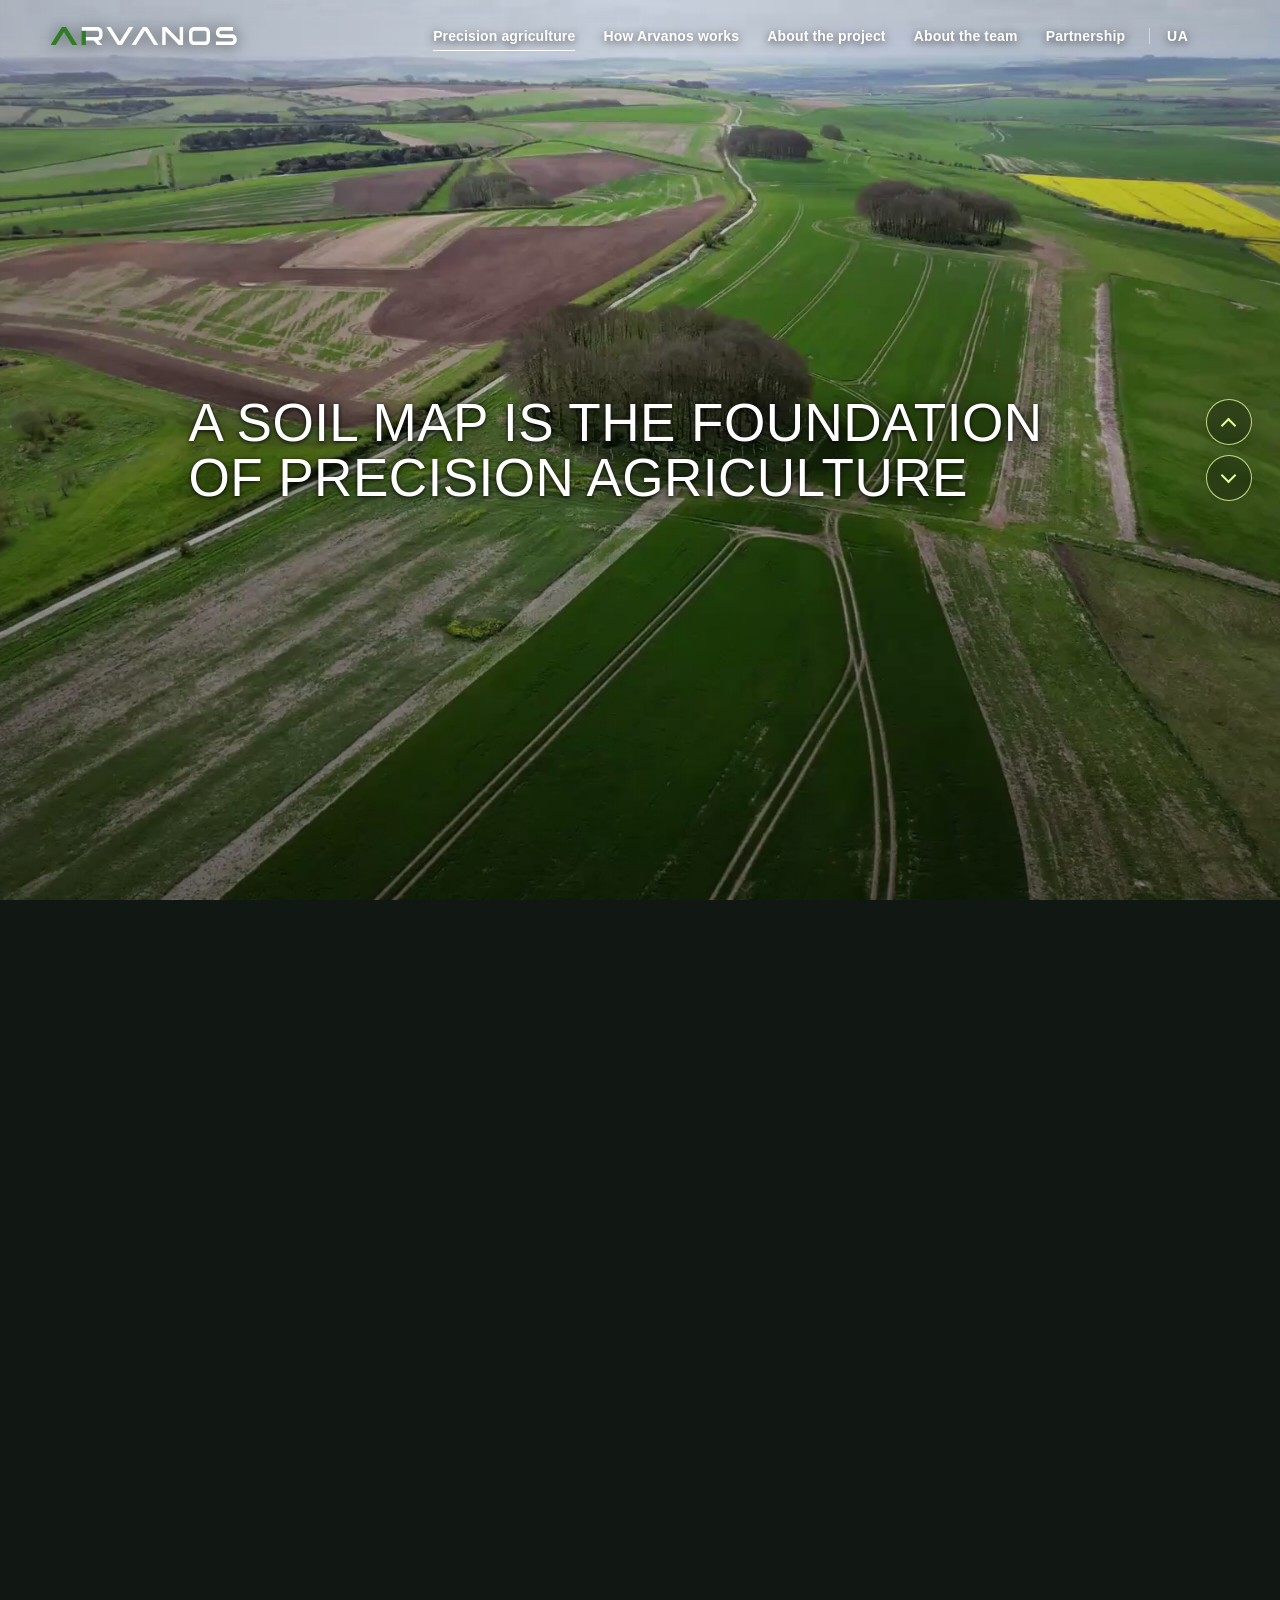
==== index.html @ 26c9877f "Publish Arvanos website" ====
<!DOCTYPE html>
<html lang="en">
  <head>
    <meta charset="UTF-8" />
    <meta name="viewport" content="width=device-width, initial-scale=1.0" />
    <meta name="description" content="Arvanos is an AI-powered system for building, calibrating and continuously refining soil property maps." />
    <meta name="robots" content="index, follow, max-image-preview:large" />
    <meta property="og:type" content="website" />
    <meta property="og:site_name" content="Arvanos" />
    <meta property="og:locale" content="en_GB" />
    <meta property="og:title" content="Arvanos — soil maps that keep improving" />
    <meta property="og:description" content="An AI-powered system for building, calibrating and continuously refining soil property maps." />
    <meta property="og:image" content="https://pirsua.github.io/arvanos-site/assets/og-arvanos.png" />
    <meta property="og:image:width" content="1200" />
    <meta property="og:image:height" content="630" />
    <meta name="twitter:card" content="summary_large_image" />
    <title>Arvanos — a soil map that keeps learning</title>
    <link rel="canonical" href="https://pirsua.github.io/arvanos-site/" />
    <link rel="alternate" hreflang="en" href="https://pirsua.github.io/arvanos-site/field-transition-demo.html" />
    <link rel="alternate" hreflang="uk" href="https://pirsua.github.io/arvanos-site/uk/field-transition-demo.html" />
    <link rel="alternate" hreflang="x-default" href="https://pirsua.github.io/arvanos-site/field-transition-demo.html" />
    <link rel="icon" href="./assets/arvanos-favicon-a.svg?v=20260819-a2" type="image/svg+xml" />
  </head>
  <body data-language-entry>
    <p><a href="./field-transition-demo.html">Enter Arvanos</a></p>
    <script src="./language.js?v=20260819-release2"></script>
  </body>
</html>
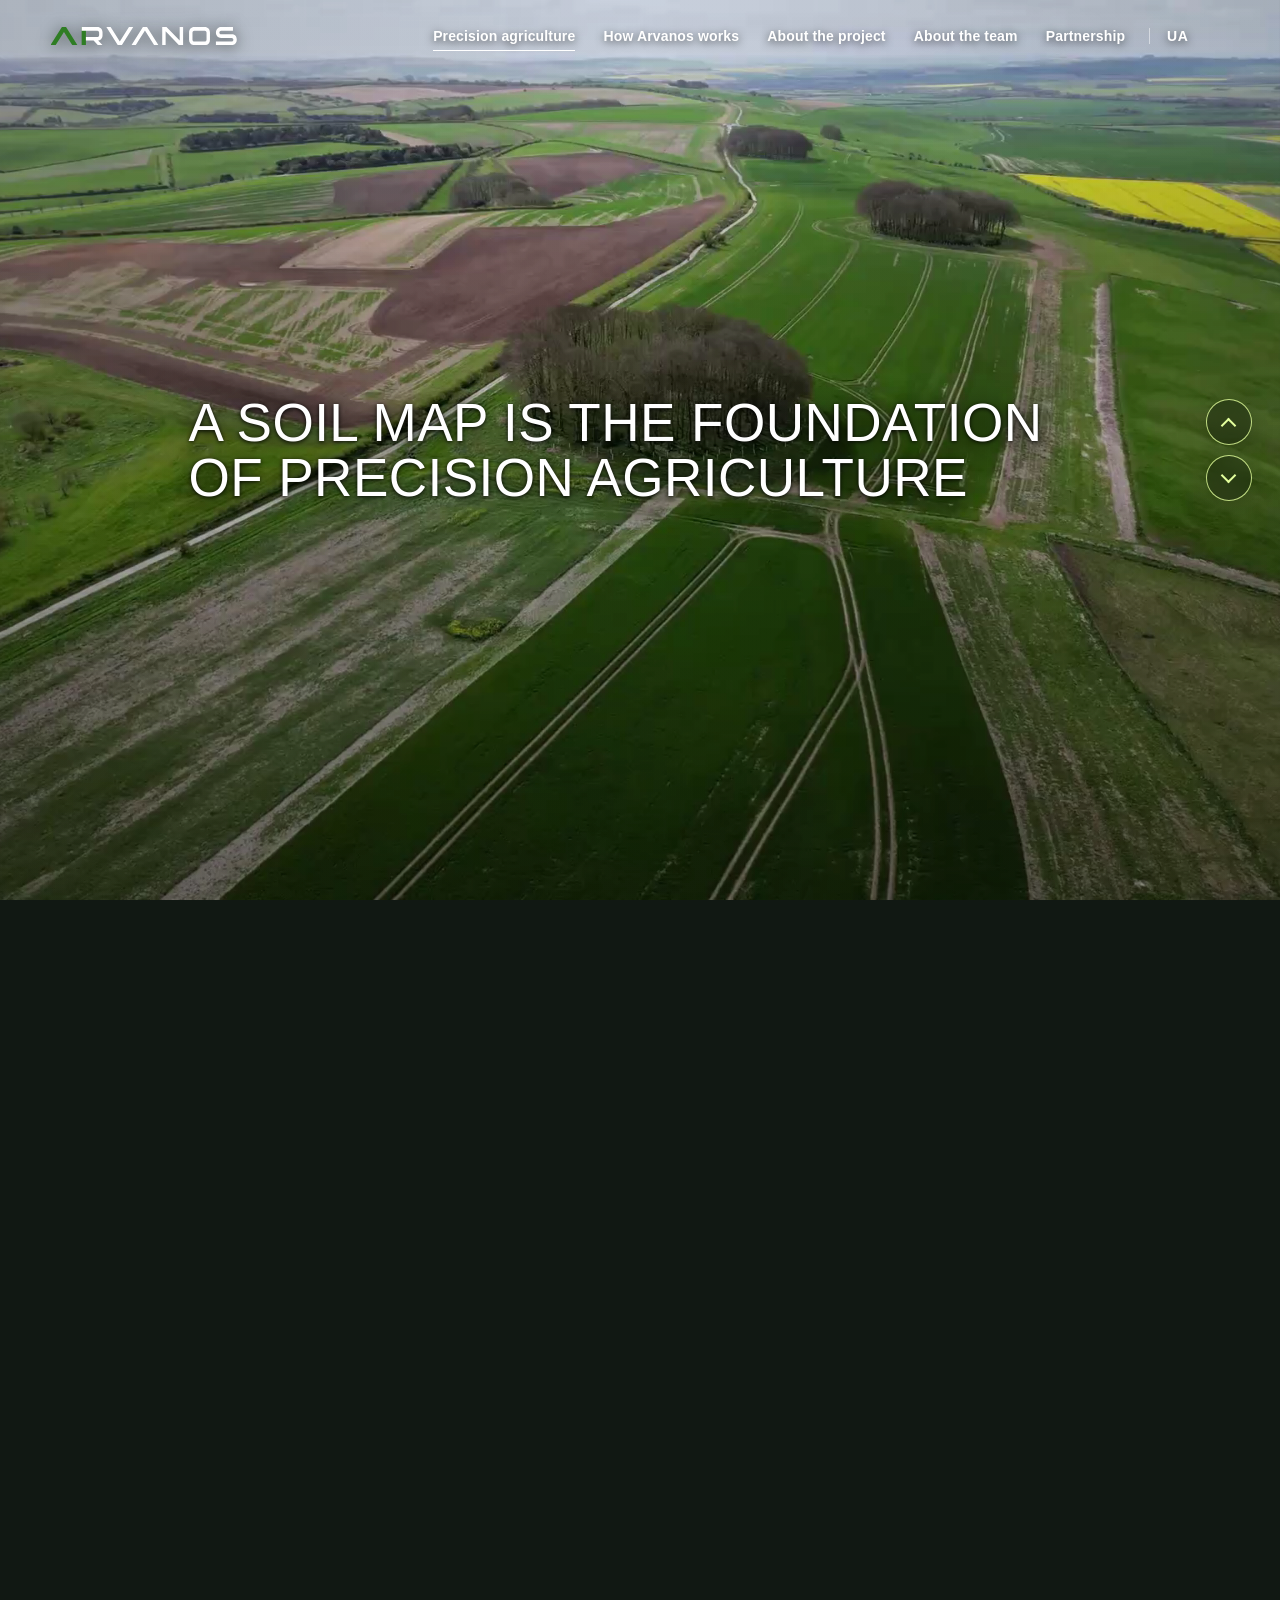
==== commit 321d2962: "Use arvanos.com as canonical domain" ====
--- a/index.html
+++ b/index.html
@@ -10,15 +10,15 @@
     <meta property="og:locale" content="en_GB" />
     <meta property="og:title" content="Arvanos — soil maps that keep improving" />
     <meta property="og:description" content="An AI-powered system for building, calibrating and continuously refining soil property maps." />
-    <meta property="og:image" content="https://pirsua.github.io/arvanos-site/assets/og-arvanos.png" />
+    <meta property="og:image" content="https://arvanos.com/assets/og-arvanos.png" />
     <meta property="og:image:width" content="1200" />
     <meta property="og:image:height" content="630" />
     <meta name="twitter:card" content="summary_large_image" />
     <title>Arvanos — a soil map that keeps learning</title>
-    <link rel="canonical" href="https://pirsua.github.io/arvanos-site/" />
-    <link rel="alternate" hreflang="en" href="https://pirsua.github.io/arvanos-site/field-transition-demo.html" />
-    <link rel="alternate" hreflang="uk" href="https://pirsua.github.io/arvanos-site/uk/field-transition-demo.html" />
-    <link rel="alternate" hreflang="x-default" href="https://pirsua.github.io/arvanos-site/field-transition-demo.html" />
+    <link rel="canonical" href="https://arvanos.com/" />
+    <link rel="alternate" hreflang="en" href="https://arvanos.com/field-transition-demo.html" />
+    <link rel="alternate" hreflang="uk" href="https://arvanos.com/uk/field-transition-demo.html" />
+    <link rel="alternate" hreflang="x-default" href="https://arvanos.com/field-transition-demo.html" />
     <link rel="icon" href="./assets/arvanos-favicon-a.svg?v=20260819-a2" type="image/svg+xml" />
   </head>
   <body data-language-entry>
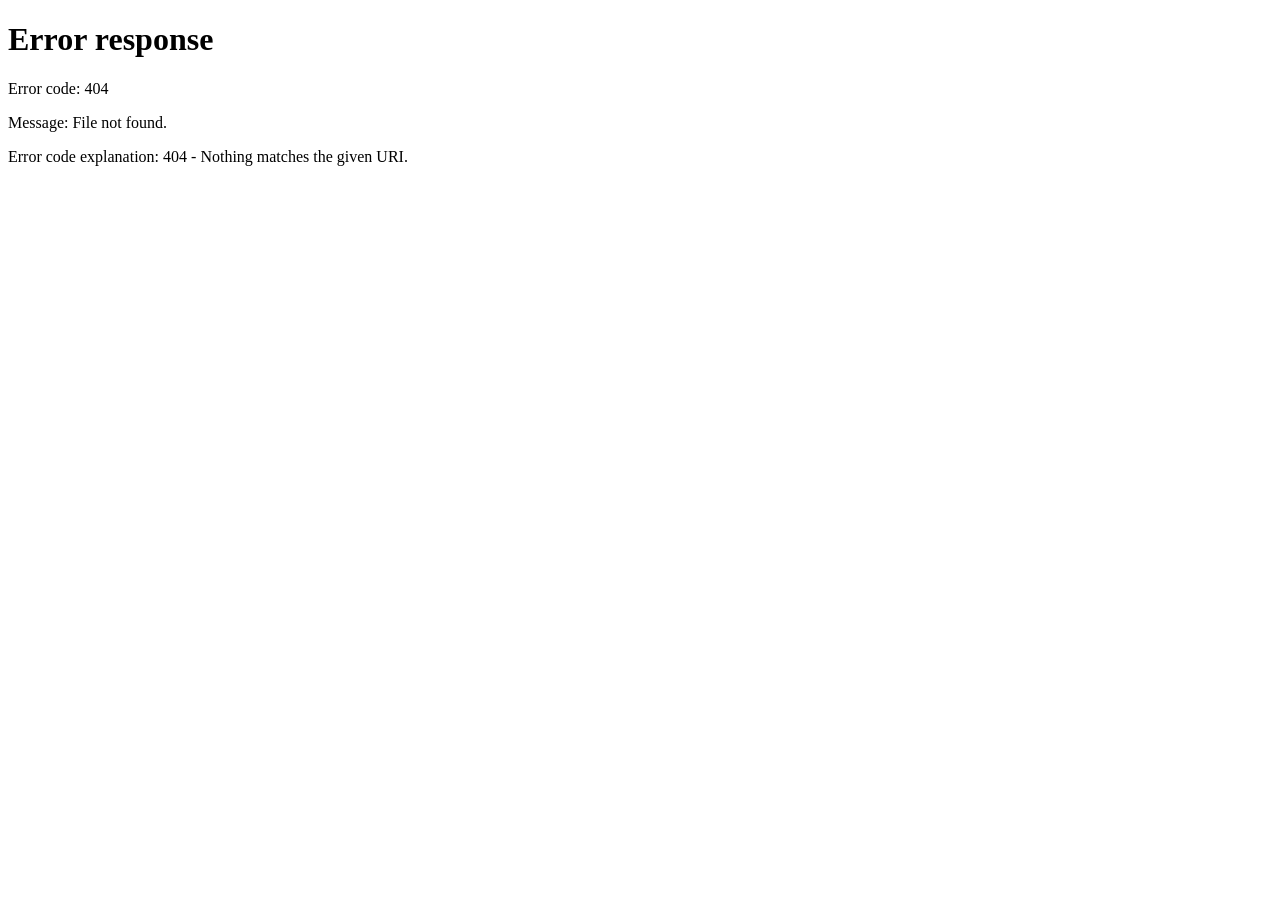
==== commit 5ad6c3eb: "Use Cloudflare clean URLs" ====
--- a/index.html
+++ b/index.html
@@ -16,13 +16,13 @@
     <meta name="twitter:card" content="summary_large_image" />
     <title>Arvanos — a soil map that keeps learning</title>
     <link rel="canonical" href="https://arvanos.com/" />
-    <link rel="alternate" hreflang="en" href="https://arvanos.com/field-transition-demo.html" />
-    <link rel="alternate" hreflang="uk" href="https://arvanos.com/uk/field-transition-demo.html" />
-    <link rel="alternate" hreflang="x-default" href="https://arvanos.com/field-transition-demo.html" />
+    <link rel="alternate" hreflang="en" href="https://arvanos.com/field-transition-demo" />
+    <link rel="alternate" hreflang="uk" href="https://arvanos.com/uk/field-transition-demo" />
+    <link rel="alternate" hreflang="x-default" href="https://arvanos.com/field-transition-demo" />
     <link rel="icon" href="./assets/arvanos-favicon-a.svg?v=20260819-a2" type="image/svg+xml" />
   </head>
   <body data-language-entry>
-    <p><a href="./field-transition-demo.html">Enter Arvanos</a></p>
+    <p><a href="./field-transition-demo">Enter Arvanos</a></p>
     <script src="./language.js?v=20260819-release2"></script>
   </body>
 </html>
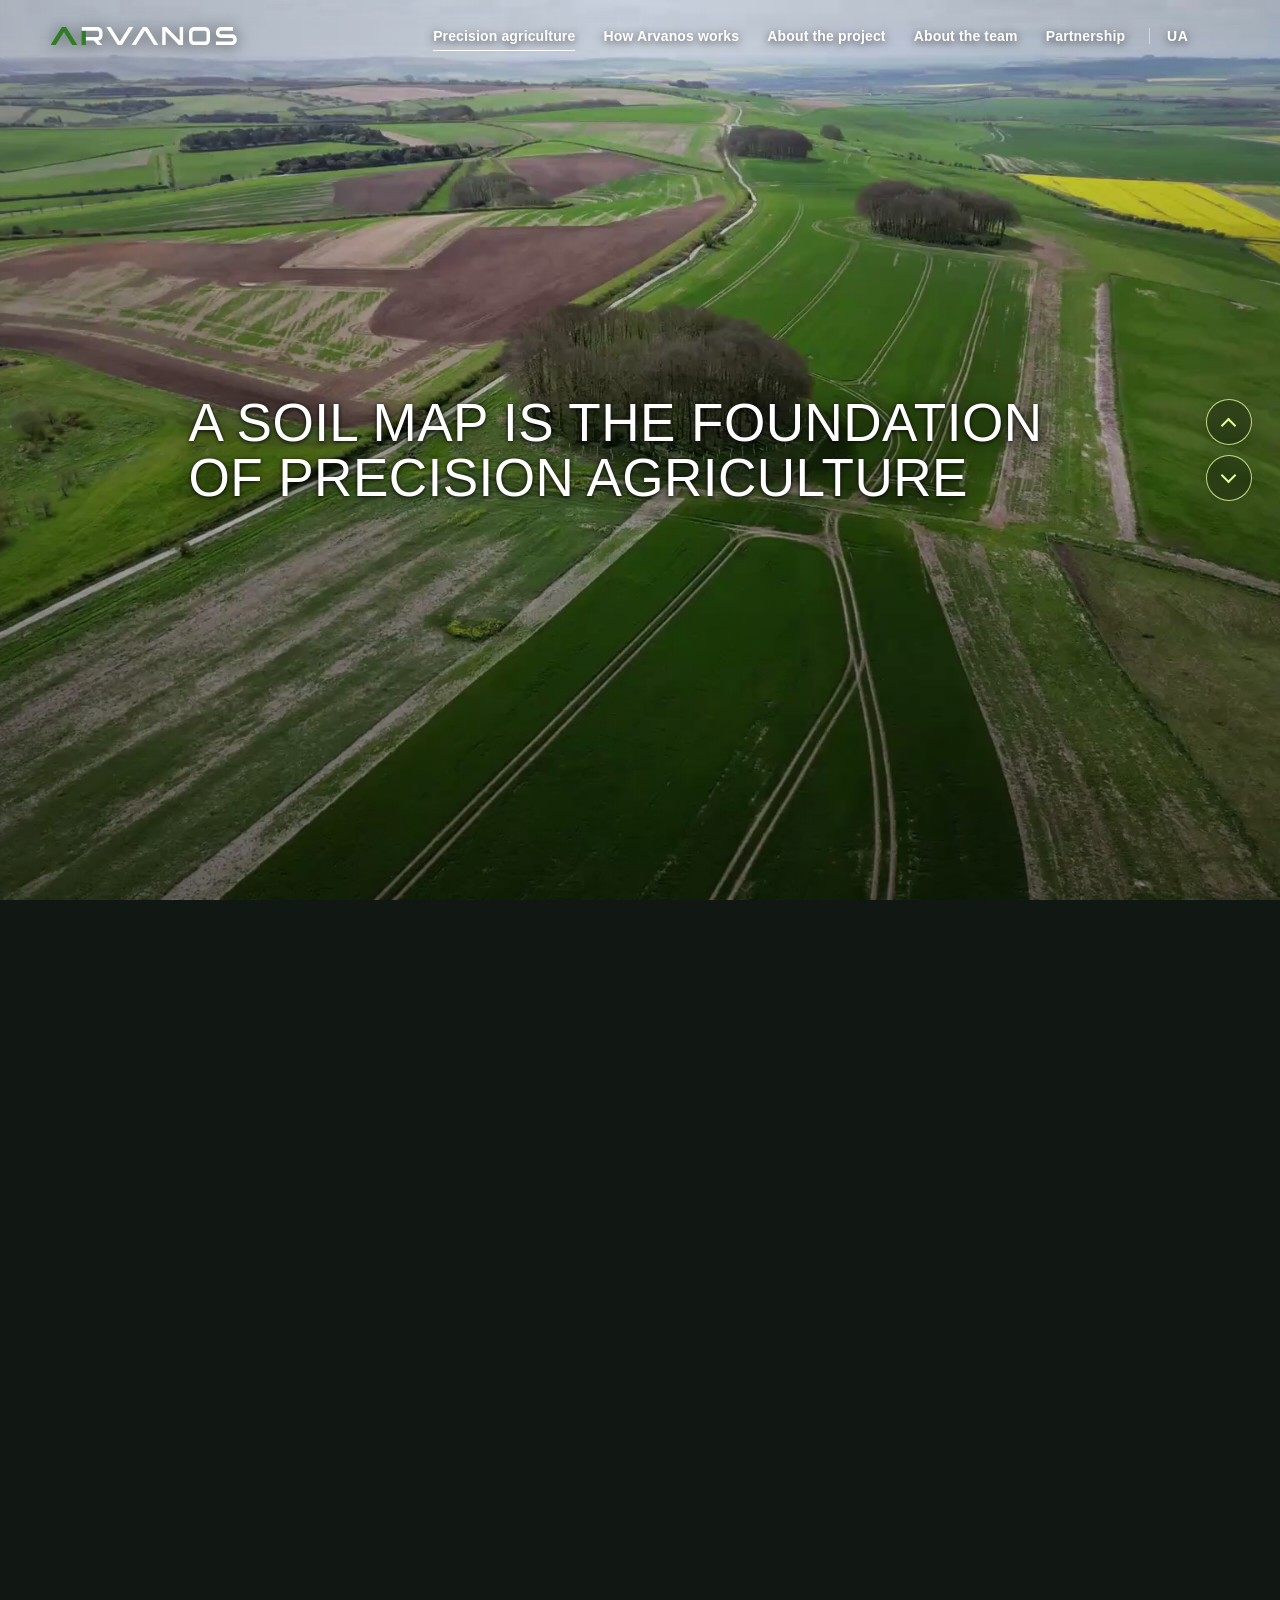
==== commit b41dcbba: "Publish story at site root" ====
--- a/index.html
+++ b/index.html
@@ -3,26 +3,337 @@
   <head>
     <meta charset="UTF-8" />
     <meta name="viewport" content="width=device-width, initial-scale=1.0" />
-    <meta name="description" content="Arvanos is an AI-powered system for building, calibrating and continuously refining soil property maps." />
+    <meta name="theme-color" content="#eef0dc" />
+    <meta name="description" content="Arvanos is an AI-powered hardware-software system for building, calibrating and continuously refining soil property maps." />
     <meta name="robots" content="index, follow, max-image-preview:large" />
     <meta property="og:type" content="website" />
     <meta property="og:site_name" content="Arvanos" />
     <meta property="og:locale" content="en_GB" />
+    <meta property="og:locale:alternate" content="uk_UA" />
     <meta property="og:title" content="Arvanos — soil maps that keep improving" />
     <meta property="og:description" content="An AI-powered system for building, calibrating and continuously refining soil property maps." />
     <meta property="og:image" content="https://arvanos.com/assets/og-arvanos.png" />
     <meta property="og:image:width" content="1200" />
     <meta property="og:image:height" content="630" />
+    <meta property="og:image:alt" content="Arvanos precision agriculture over an aerial view of farmland" />
     <meta name="twitter:card" content="summary_large_image" />
-    <title>Arvanos — a soil map that keeps learning</title>
+    <title>Arvanos — soil maps that keep improving</title>
     <link rel="canonical" href="https://arvanos.com/" />
-    <link rel="alternate" hreflang="en" href="https://arvanos.com/field-transition-demo" />
-    <link rel="alternate" hreflang="uk" href="https://arvanos.com/uk/field-transition-demo" />
-    <link rel="alternate" hreflang="x-default" href="https://arvanos.com/field-transition-demo" />
+    <link rel="alternate" hreflang="en" href="https://arvanos.com/" />
+    <link rel="alternate" hreflang="uk" href="https://arvanos.com/uk/" />
+    <link rel="alternate" hreflang="x-default" href="https://arvanos.com/" />
     <link rel="icon" href="./assets/arvanos-favicon-a.svg?v=20260819-a2" type="image/svg+xml" />
+    <link rel="stylesheet" href="./field-transition-demo.css?v=20260819-release1" />
   </head>
   <body data-language-entry>
-    <p><a href="./field-transition-demo">Enter Arvanos</a></p>
+    <a class="skip-link" href="#start">Skip to content</a>
+    <header class="site-header">
+      <a class="wordmark" href="#start" aria-label="Arvanos — back to the beginning">
+        <img src="./assets/arvanos-logo-primary.svg?v=20260818-bold7" alt="" />
+      </a>
+      <nav id="quick-nav" class="quick-nav" aria-label="Primary navigation">
+        <a href="#precision">Precision agriculture</a>
+        <a href="#arvanos">How Arvanos works</a>
+        <a href="./project#project">About the project</a>
+        <a href="./project#team">About the team</a>
+        <a href="./partnership">Partnership</a>
+        <a class="language-switch" href="./uk/" hreflang="uk" lang="uk" data-language-switch data-language-target="uk">UA</a>
+      </nav>
+      <button class="menu-button" type="button" aria-label="Open navigation" aria-controls="quick-nav" aria-expanded="false">Menu</button>
+    </header>
+
+    <main id="start" class="experience" tabindex="0" aria-label="The Arvanos story">
+      <h1 class="visually-hidden">Arvanos precision agriculture and soil mapping</h1>
+      <div class="field-stage">
+        <video id="field-video" class="source-video" muted playsinline loop autoplay preload="auto" poster="./assets/field-reference-start.png" aria-hidden="true">
+          <source src="./assets/arvanos-field-loop-smooth.mp4" type="video/mp4" />
+        </video>
+        <div class="video-shade" aria-hidden="true"></div>
+
+        <svg id="field-object" class="field-object" viewBox="0 0 1920 1080" preserveAspectRatio="xMidYMid slice" aria-hidden="true">
+          <defs>
+            <pattern id="field-map-grid-pattern" width="42" height="42" patternUnits="userSpaceOnUse">
+              <path d="M 42 0 L 0 0 0 42" class="field-grid-line" />
+            </pattern>
+            <pattern id="field-detail-pattern" width="92" height="92" patternUnits="userSpaceOnUse" patternTransform="rotate(-18)">
+              <circle cx="18" cy="22" r="4" class="field-data-dot" />
+              <circle cx="70" cy="62" r="2.5" class="field-data-dot field-data-dot--soft" />
+              <path d="M0 74 C24 50 62 52 92 28" class="field-data-line" />
+            </pattern>
+            <linearGradient id="field-map-gradient" x1="0" y1="1" x2="1" y2="0">
+              <stop offset="0" stop-color="#5d7b37" />
+              <stop offset=".36" stop-color="#b8dc65" />
+              <stop offset=".68" stop-color="#eadc77" />
+              <stop offset="1" stop-color="#cf8d54" />
+            </linearGradient>
+          </defs>
+          <path id="field-map-base" class="field-map-base" />
+          <path id="field-map-zones" class="field-map-zones" />
+          <image class="field-layer-image is-current" width="1024" height="1024" preserveAspectRatio="none" />
+          <image class="field-layer-image" width="1024" height="1024" preserveAspectRatio="none" />
+          <image class="method-overlay-image method-overlay-image--hyperspectral" href="./assets/field-map-layers/method-overlays/hyperspectral-defect-mask.png" width="1024" height="1024" preserveAspectRatio="none" />
+          <image class="method-overlay-image method-overlay-image--indirect" href="./assets/field-map-layers/method-overlays/indirect-survey-mask.png" width="1024" height="1024" preserveAspectRatio="none" />
+          <image class="vegetation-anomaly-image" href="./assets/field-map-layers/vegetation-anomalies.png" width="1024" height="1024" preserveAspectRatio="none" />
+          <g class="vegetation-targets-layer">
+            <g class="vegetation-target" transform="translate(488 417)"><circle r="21" /><circle class="vegetation-target__core" r="8" /><text y="6">1</text></g>
+            <g class="vegetation-target" transform="translate(245 570)"><circle r="21" /><circle class="vegetation-target__core" r="8" /><text y="6">2</text></g>
+            <g class="vegetation-target" transform="translate(880 304)"><circle r="21" /><circle class="vegetation-target__core" r="8" /><text y="6">3</text></g>
+          </g>
+          <g class="herus-targets-layer"></g>
+          <g class="lab-control-targets-layer" aria-hidden="true">
+            <g class="lab-control-target" transform="translate(448 520)"><circle class="lab-control-target__halo" r="16" /><circle class="lab-control-target__core" r="5.5" /></g>
+            <g class="lab-control-target" transform="translate(709 409)"><circle class="lab-control-target__halo" r="16" /><circle class="lab-control-target__core" r="5.5" /></g>
+            <g class="lab-control-target" transform="translate(612 548)"><circle class="lab-control-target__halo" r="16" /><circle class="lab-control-target__core" r="5.5" /></g>
+          </g>
+          <image class="sampling-grid-image is-current" width="1024" height="1024" preserveAspectRatio="none" />
+          <image class="sampling-grid-image" width="1024" height="1024" preserveAspectRatio="none" />
+          <path id="field-map-detail" class="field-map-detail" />
+          <path id="field-outline" class="field-outline" />
+          <path id="field-map-grid" class="field-map-grid" />
+        </svg>
+
+        <aside class="map-status" aria-label="Main field map layers">
+          <p class="map-status__eyebrow">Map layers</p>
+          <ul class="map-layers" aria-label="Field map data layers">
+            <li><button class="map-layer-button" type="button" data-map-layer-chip="moisture" aria-pressed="true">Soil moisture</button></li>
+            <li><button class="map-layer-button" type="button" data-map-layer-chip="nutrition" aria-pressed="false">Nutrient status · NPK</button></li>
+            <li><button class="map-layer-button" type="button" data-map-layer-chip="organic" aria-pressed="false">Soil organic matter</button></li>
+            <li><button class="map-layer-button" type="button" data-map-layer-chip="ph" aria-pressed="false">Soil acidity · pH</button></li>
+            <li><button class="map-layer-button" type="button" data-map-layer-chip="compaction" aria-pressed="false">Soil compaction</button></li>
+            <li><button class="map-layer-button" type="button" data-map-layer-chip="vegetation" aria-pressed="false">Crop condition · NDVI</button></li>
+          </ul>
+          <div class="sampling-detail" aria-label="Map accuracy">
+            <p class="map-status__eyebrow">ACCURACY</p>
+            <div id="detail-stepper" class="detail-stepper" role="group" aria-label="Map accuracy">
+              <span class="detail-stepper__track" aria-hidden="true"><span></span></span>
+              <button class="detail-step-button" type="button" data-detail-level="0" aria-pressed="false"><span class="detail-step-button__dot" aria-hidden="true"></span><span>Baseline</span></button>
+              <button class="detail-step-button" type="button" data-detail-level="1" aria-pressed="false"><span class="detail-step-button__dot" aria-hidden="true"></span><span>Standard</span></button>
+              <button class="detail-step-button" type="button" data-detail-level="2" aria-pressed="false"><span class="detail-step-button__dot" aria-hidden="true"></span><span>Detailed</span></button>
+              <button class="detail-step-button" type="button" data-detail-level="3" aria-pressed="false"><span class="detail-step-button__dot" aria-hidden="true"></span><span>High</span></button>
+            </div>
+            <div class="sampling-detail__readout">
+              <strong><b id="sampling-sample-count"></b><span id="sampling-sample-unit">No sampling grid</span></strong>
+            </div>
+          </div>
+        </aside>
+        <aside id="scene-note" class="scene-note" aria-live="polite"></aside>
+        <aside class="maya-note" aria-label="Dynas Maya survey result">
+          <p class="maya-note__title">MAYA DATA AFTER FILTERING</p>
+          <p>Higher spatial detail · some surface interference filtered out</p>
+          <p class="maya-note__masked">Residual interference still requires ground verification and calibration</p>
+        </aside>
+        <aside class="cost-comparison" aria-label="Laboratory sample count comparison">
+          <p class="cost-comparison__title">NUMBER OF SAMPLES</p>
+          <div class="cost-comparison__stage">
+            <div class="cost-comparison__item cost-comparison__item--traditional">
+              <strong>26</strong>
+              <span>SAMPLES · DETAILED MAP</span>
+            </div>
+            <div class="cost-comparison__item cost-comparison__item--arvanos">
+              <strong>3</strong>
+              <span>SAMPLES · HIGH-ACCURACY MAP</span>
+            </div>
+          </div>
+        </aside>
+        <aside class="ai-core-note" aria-label="Live Arvanos coordination loop">
+          <p class="ai-core-note__title"><span aria-hidden="true"></span>LIVE · ARVANOS AI ORCHESTRATION</p>
+          <div class="ai-core-flow">
+            <p class="ai-core-step ai-core-step--maya">MAYA · SURFACE OBSERVATIONS</p>
+            <p class="ai-core-step ai-core-step--herus">HERUS · SUBSURFACE MEASUREMENTS</p>
+            <p class="ai-core-step ai-core-step--lab">LABORATORY · CALIBRATION</p>
+            <p class="ai-core-step ai-core-step--core">ARVANOS · ANALYSIS AND UPDATE</p>
+            <p class="ai-core-step ai-core-step--map">MAP UPDATED</p>
+            <p class="ai-core-step ai-core-step--task">NEW TASK → MAYA / HERUS</p>
+          </div>
+        </aside>
+      </div>
+
+      <div class="story-flow">
+        <article id="precision" class="story-step story-step--section-intro" data-scene="track" data-section="1">
+          <div class="story-card story-card--section-intro">
+            <h2>A SOIL MAP IS THE FOUNDATION OF PRECISION AGRICULTURE</h2>
+          </div>
+        </article>
+
+        <article class="story-step" data-scene="track" data-section="1">
+          <div class="story-card">
+            <p class="section-kicker">A SOIL MAP IS THE FOUNDATION OF PRECISION AGRICULTURE</p>
+            <h2>PRECISION AGRICULTURE BEGINS WITH A SOIL MAP.</h2>
+            <p>Agriculture is entering the era of precision management.</p>
+            <p>Satellites, drones, autosteer systems, robotics and AI already make it possible to manage fields more precisely, respond faster and reduce manual decision-making.</p>
+            <p>Yet all of that precision depends on one fundamental layer: a detailed soil map.</p>
+          </div>
+        </article>
+
+        <article class="story-step" data-scene="transition" data-refinement="0" data-map-title="Digital soil property layers" data-section="1" data-detail-demo="true" data-note-title="SOIL PROPERTY MAP" data-note-body="Each control opens a separate field layer" data-note-detail="Layer accuracy depends on measurement density and quality">
+          <div class="story-card story-card--continuation">
+            <p class="section-kicker">A SOIL MAP IS THE FOUNDATION OF PRECISION AGRICULTURE</p>
+            <h2>PRECISION AGRICULTURE BEGINS WITH A SOIL MAP.</h2>
+            <p>Analytical results are georeferenced and converted into digital soil property layers: pH, nutrient status, soil organic matter, moisture, compaction and other attributes.</p>
+            <p>Onboard controllers use these maps for variable-rate application of fertilisers and soil amendments, as well as site-specific seeding rates and tillage depth.</p>
+            <p>Without a detailed map, machinery can position and meter inputs with high precision, but it does not know which action is required at a particular location in the field.</p>
+          </div>
+        </article>
+
+        <article class="story-step" data-scene="track" data-section="1" data-detail-demo="true" data-sampling-demo="true" data-map-title="Systematic grid sampling" data-note-title="SYSTEMATIC GRID SAMPLING" data-note-body="Approximately one composite soil sample per hectare" data-note-detail="Higher spatial resolution → more samples, time and laboratory cost">
+          <div class="story-card">
+            <p class="section-kicker">A SOIL MAP IS THE FOUNDATION OF PRECISION AGRICULTURE</p>
+            <h2>A DETAILED SOIL MAP REQUIRES MANY SAMPLES, TIME AND LABORATORY ANALYSES.</h2>
+            <p>Conventional soil mapping divides the field into a regular grid. One or more samples are collected from each grid cell, georeferenced, labelled, transported to a laboratory and analysed.</p>
+            <p>The greater the required spatial resolution, the more sampling locations, field routes, samples and analyses are needed. Cost and turnaround time rise with map detail.</p>
+          </div>
+        </article>
+
+        <article class="story-step" data-scene="track" data-section="1" data-method-demo="hyperspectral" data-note-title="HYPERSPECTRAL IMAGING" data-note-body="Rapidly reveals variability across exposed soil" data-note-detail="Crop residue, moisture and shadows confound the signal · no subsurface information">
+          <div class="story-card">
+            <p class="section-kicker">A SOIL MAP IS THE FOUNDATION OF PRECISION AGRICULTURE</p>
+            <h2>MODERN METHODS SOLVE DIFFERENT PROBLEMS. NONE PROVIDES THE COMPLETE PICTURE.</h2>
+            <p>Hyperspectral imaging rapidly reveals spatial variability across exposed soil without a full sampling grid.</p>
+            <p>But a camera cannot observe the subsurface, while moisture, shadows, stubble and crop residue confound spectral reflectance — especially under no-till. The method can delineate areas for ground verification, but it cannot produce an accurate soil property map on its own.</p>
+          </div>
+        </article>
+
+        <article class="story-step" data-scene="track" data-section="1" data-method-demo="indirect" data-note-title="PROXIMAL SOIL SENSING" data-note-body="Measures apparent electrical conductivity, moisture, penetration resistance and compaction below the surface" data-note-detail="Without laboratory calibration, this is not yet an accurate soil property map">
+          <div class="story-card">
+            <p class="section-kicker">A SOIL MAP IS THE FOUNDATION OF PRECISION AGRICULTURE</p>
+            <h2>MODERN METHODS SOLVE DIFFERENT PROBLEMS. NONE PROVIDES THE COMPLETE PICTURE.</h2>
+            <p>Proximal measurements of apparent electrical conductivity, moisture, penetration resistance and compaction provide information about soil conditions below the surface.</p>
+            <p>Yet these measurements still describe only part of the soil system. A reliable map requires them to be integrated with remote observations, field history and laboratory analyses.</p>
+          </div>
+        </article>
+
+        <article class="story-step" data-scene="track" data-section="1" data-note-title="SURVEY AT THE RIGHT TIME" data-note-body="Before machinery can enter · after planting · during crop growth" data-note-detail="Results must arrive before the agronomic decision window closes">
+          <div class="story-card">
+            <p class="section-kicker">A SOIL MAP IS THE FOUNDATION OF PRECISION AGRICULTURE</p>
+            <h2>GROWERS NEED MORE THAN A STATIC MAP. THEY NEED A FIELD MODEL THAT KEEPS IMPROVING.</h2>
+            <p>Conventional surveys depend on field access, ground machinery, manual sample collection and laboratory logistics. Results may arrive after the optimal agronomic decision window has already closed.</p>
+            <p>Growers need to be able to survey a field at almost any stage of the season — even before ground machinery can enter in spring or after the crop has been planted.</p>
+          </div>
+        </article>
+
+        <article class="story-step" data-scene="track" data-section="1" data-vegetation-demo="true" data-map-layer="vegetation" data-map-title="Crop condition · NDVI" data-note-title="CROP CONDITION · NDVI" data-note-body="Pulsing zones mark persistent growth anomalies" data-note-detail="Points mark areas that require additional ground verification">
+          <div class="story-card">
+            <p class="section-kicker">A SOIL MAP IS THE FOUNDATION OF PRECISION AGRICULTURE</p>
+            <h2>GROWERS NEED MORE THAN A STATIC MAP. THEY NEED A FIELD MODEL THAT KEEPS IMPROVING.</h2>
+            <p>During crop growth, plant condition reveals uneven development, possible nutrient deficiencies or other stress, and the areas that require further investigation.</p>
+            <p>The system must detect these zones quickly, determine where ground verification is needed, direct soil sampling and return results while crop nutrition can still be adjusted.</p>
+          </div>
+        </article>
+
+        <article class="story-step" data-scene="track" data-section="1" data-note-title="A CURRENT, AFFORDABLE MAP" data-note-body="Only the new evidence the map is missing" data-note-detail="Fewer unnecessary samples → lower cost · available throughout the season">
+          <div class="story-card">
+            <p class="section-kicker">A SOIL MAP IS THE FOUNDATION OF PRECISION AGRICULTURE</p>
+            <h2>A HIGH-ACCURACY MAP IS NOT A ONE-OFF SURVEY. IT IS A CONTINUOUS REFINEMENT PROCESS.</h2>
+            <p>A detailed map is needed continuously, but repeating a complete survey on a regular basis is too slow and expensive.</p>
+            <p>A next-generation system must use accumulated evidence and acquire only what the map is missing. Each refinement then requires fewer samples, less time and lower cost, making soil mapping more affordable while keeping the map current throughout the season.</p>
+            <p>This is essential infrastructure for the transition from automated machinery to autonomous farming.</p>
+          </div>
+        </article>
+
+        <article id="arvanos" class="story-step story-step--section-intro" data-scene="track" data-section="2" data-map-reset="true" data-map-status="hidden">
+          <div class="story-card story-card--section-intro">
+            <h2>ARVANOS IS AN AI-POWERED HARDWARE-SOFTWARE SYSTEM FOR BUILDING, CALIBRATING AND CONTINUOUSLY REFINING SOIL PROPERTY MAPS</h2>
+          </div>
+        </article>
+
+        <article class="story-step story-step--arvanos" data-scene="track" data-section="2" data-map-reset="true" data-map-status="hidden">
+          <div class="story-card">
+            <p class="section-kicker">ARVANOS</p>
+            <h2>ARVANOS COMBINES AN AI ORCHESTRATION LAYER WITH DYNAS FIELD AGENTS — AUTONOMOUS AERIAL AND GROUND PLATFORMS EQUIPPED WITH SENSORS AND ONBOARD COMPUTE.</h2>
+            <p>The AI layer analyses data and coordinates the system. Dynas agents observe the field from above, perform subsurface measurements and collect samples for laboratory calibration.</p>
+            <p>Every component operates as part of one integrated hardware-software system and continuously feeds new evidence back into the AI layer.</p>
+          </div>
+        </article>
+
+        <article class="story-step story-step--map" data-scene="map" data-refinement="1" data-map-title="Initial field model" data-section="2" data-initial-map-demo="true" data-map-layer="moisture" data-note-title="INITIAL ARVANOS MAP" data-note-body="Field history · NDVI · yield data · previous laboratory analyses" data-note-detail="The accuracy of each layer depends on the available source data">
+          <div class="story-card">
+            <p class="section-kicker">ARVANOS</p>
+            <h2>ARVANOS BUILDS THE INITIAL FIELD MAP.</h2>
+            <p>The system integrates field history, historical NDVI, yield data, previous laboratory analyses and other available sources.</p>
+            <p>It uses this evidence to build an initial map and determine where the data is already sufficient and which areas require additional investigation.</p>
+          </div>
+        </article>
+
+        <article class="story-step story-step--map" data-scene="map" data-refinement="2" data-map-title="Hyperspectral refinement" data-section="2" data-method-demo="maya" data-scene-detail-level="3">
+          <div class="story-card">
+            <p class="section-kicker">ARVANOS</p>
+            <h2>DYNAS MAYA SEES THE FIELD FROM ABOVE.</h2>
+            <p>Maya is a lightweight aerial field agent in the Dynas line. It surveys the field, acquires current hyperspectral imagery and detects surface variability.</p>
+            <p>The AI layer analyses the data in real time and, when needed, retasks Maya to survey selected areas at higher spatial resolution. Maya can repeat surveys throughout the growing season, detecting new anomalies and areas that require refinement. In the future, Maya will also enable early detection of crop diseases and pests.</p>
+          </div>
+        </article>
+
+        <article class="story-step story-step--map" data-scene="map" data-refinement="2" data-map-title="Subsurface verification locations" data-section="2" data-method-demo="maya" data-herus-targets-demo="true" data-note-title="LOCATIONS FOR SUBSURFACE VERIFICATION" data-note-body="Selected from anomalies across all available layers" data-note-detail="More measurements where they reduce uncertainty the most">
+          <div class="story-card">
+            <p class="section-kicker">ARVANOS</p>
+            <h2>THE AI LAYER SELECTS WHERE SUBSURFACE VERIFICATION IS NEEDED.</h2>
+            <p>Maya refines the surface view of the field. The AI layer compares these observations with historical layers and selects the most informative locations for subsurface measurements.</p>
+            <p>These locations are automatically converted into a field task. The agent receives coordinates and a route to the selected points without blanket traffic by ground machinery across the field.</p>
+          </div>
+        </article>
+
+        <article class="story-step story-step--map" data-scene="map" data-refinement="3" data-map-title="Subsurface verification" data-section="2" data-herus-measurement-demo="true" data-scene-detail-level="3" data-note-title="HERUS DATA" data-note-body="Moisture · apparent electrical conductivity · penetration resistance · compaction" data-note-detail="Subsurface measurements refine what Maya cannot observe">
+          <div class="story-card">
+            <p class="section-kicker">ARVANOS</p>
+            <h2>DYNAS HERUS EXAMINES THE SOIL BELOW THE SURFACE.</h2>
+            <p>Herus is the heavy ground field agent in the Dynas line. It drills, measures moisture, apparent electrical conductivity, penetration resistance and compaction, determines the depth of the plough pan, and performs spectral analysis of soil extracted from the borehole.</p>
+          </div>
+        </article>
+
+        <article class="story-step story-step--map" data-scene="map" data-refinement="3" data-map-title="Laboratory calibration samples" data-section="2" data-herus-measurement-demo="true" data-lab-control-demo="true" data-scene-detail-level="3" data-note-title="LABORATORY CALIBRATION SAMPLES" data-note-body="Samples from three directed locations are sent to the laboratory" data-note-detail="Selected for calibration, not from a regular grid">
+          <div class="story-card story-card--continuation">
+            <p class="section-kicker">ARVANOS</p>
+            <h2>DYNAS HERUS EXAMINES THE SOIL BELOW THE SURFACE.</h2>
+            <p>After analysing the field measurements collected by Herus, the system identifies the minimum set of sampling locations required for laboratory calibration.</p>
+            <p>Herus collects the samples and returns them to base for labelling and transfer to the laboratory.</p>
+          </div>
+        </article>
+
+        <article class="story-step story-step--map" data-scene="map" data-refinement="4" data-map-title="Laboratory calibration" data-section="2" data-clean-map-demo="true" data-scene-detail-level="3" data-note-title="MAP AFTER CALIBRATION" data-note-body="Indirect signals are tied to quantitative laboratory values" data-note-detail="The map becomes validated and calibrated">
+          <div class="story-card">
+            <p class="section-kicker">ARVANOS</p>
+            <h2>LABORATORY RESULTS CALIBRATE THE MAP.</h2>
+            <p>Arvanos correlates laboratory results with remote and proximal measurements. This ties indirect signals to quantitative reference values and turns the map into a calibrated field model.</p>
+          </div>
+        </article>
+
+        <article class="story-step story-step--map" data-scene="map" data-refinement="4" data-map-title="Fewer unnecessary samples" data-section="2" data-clean-map-demo="true" data-cost-comparison-demo="true" data-scene-detail-level="3">
+          <div class="story-card">
+            <p class="section-kicker">ARVANOS</p>
+            <h2>FEWER UNNECESSARY SAMPLES. LOWER COST. FASTER DECISIONS. A CURRENT MAP THROUGHOUT THE SEASON.</h2>
+            <p>Arvanos directs laboratory analysis only to locations where it adds new information to the map, integrating remote and proximal surveys into one managed cycle. This reduces unnecessary samples, field routes and repeat surveys, substantially lowers mapping cost, and delivers results while there is still time to adjust an agronomic decision.</p>
+          </div>
+        </article>
+
+        <article class="story-step story-step--map" data-scene="map" data-refinement="4" data-map-title="Continuous refinement" data-section="2" data-clean-map-demo="true" data-ai-core-demo="true" data-scene-detail-level="3">
+          <div class="story-card">
+            <p class="section-kicker">ARVANOS</p>
+            <h2>EVERY STAGE IS COORDINATED IN REAL TIME BY THE ARVANOS AI ORCHESTRATION LAYER.</h2>
+            <p>Every new data layer returns to the system. Arvanos updates the map, shows where confidence is already high and where further verification is needed, and adjusts the next tasks for Maya and Herus.</p>
+            <p>The initial map progressively becomes validated and calibrated — and continues to improve throughout the season.</p>
+          </div>
+        </article>
+
+        <article id="system" class="story-step story-step--section-intro" data-scene="map" data-refinement="4" data-map-title="Current map" data-section="2" data-clean-map-demo="true" data-scene-detail-level="3">
+          <div class="story-card story-card--section-intro story-card--final">
+            <p class="brand-line">Maya sees. Herus does. And Arvanos knows.</p>
+          </div>
+        </article>
+      </div>
+    </main>
+
+    <nav class="story-page-controls" aria-label="Story page navigation">
+      <button class="story-page-button story-page-button--previous" type="button" data-story-direction="-1" aria-label="Previous page">
+        <span aria-hidden="true"></span>
+      </button>
+      <button class="story-page-button story-page-button--next" type="button" data-story-direction="1" aria-label="Next page">
+        <span aria-hidden="true"></span>
+      </button>
+    </nav>
+
+    <script src="./assets/field-motion-track.js"></script>
+    <script src="./assets/field-plan-reconstructed.js"></script>
     <script src="./language.js?v=20260819-release2"></script>
+    <script src="./field-transition-demo.js?v=20260819-release1"></script>
   </body>
 </html>
--- a/field-transition-demo.css
+++ b/field-transition-demo.css
@@ -0,0 +1,1559 @@
+:root {
+  color-scheme: dark;
+  --ink: #ffffff;
+  --ink-dark: #182019;
+  --muted: rgba(255, 255, 255, .96);
+  --acid: #e3ff9d;
+  --type-title: clamp(42px, 4.15vw, 60px);
+  --type-heading: clamp(28px, 2.4vw, 38px);
+  --type-body: clamp(21px, 1.55vw, 24px);
+  --type-meta: 16px;
+}
+
+* { box-sizing: border-box; }
+
+html {
+  min-width: 320px;
+  min-height: 100%;
+  overflow-x: hidden;
+  scroll-behavior: auto;
+  scroll-snap-type: y mandatory;
+  background: #111813;
+}
+
+body {
+  margin: 0;
+  min-width: 320px;
+  min-height: 100%;
+  overflow-x: hidden;
+  background: #111813;
+  color: var(--ink);
+  font-family: Inter, "Helvetica Neue", Arial, sans-serif;
+  -webkit-font-smoothing: antialiased;
+}
+
+a { color: inherit; }
+
+.visually-hidden {
+  position: absolute !important;
+  width: 1px !important;
+  height: 1px !important;
+  padding: 0 !important;
+  margin: -1px !important;
+  overflow: hidden !important;
+  clip: rect(0, 0, 0, 0) !important;
+  white-space: nowrap !important;
+  border: 0 !important;
+}
+
+.skip-link {
+  position: fixed;
+  z-index: 100;
+  top: 12px;
+  left: 12px;
+  padding: 10px 14px;
+  color: var(--ink-dark);
+  background: var(--acid);
+  font-weight: 750;
+  text-decoration: none;
+  transform: translateY(-160%);
+}
+
+.skip-link:focus { transform: translateY(0); }
+
+.site-header {
+  position: fixed;
+  z-index: 20;
+  inset: 0 0 auto;
+  display: grid;
+  grid-template-columns: auto 1fr auto;
+  align-items: center;
+  gap: 40px;
+  min-height: 72px;
+  padding: 0 4vw;
+  color: #fff;
+  background: transparent;
+  border: 0;
+  box-shadow: none;
+  backdrop-filter: none;
+}
+
+.wordmark {
+  display: inline-flex;
+  width: clamp(154px, 14.5vw, 196px);
+  flex: 0 0 auto;
+  align-items: center;
+  text-decoration: none;
+}
+
+.wordmark img {
+  display: block;
+  width: 100%;
+  height: auto;
+  filter: drop-shadow(0 2px 8px rgba(6, 14, 8, .68));
+}
+
+.quick-nav {
+  justify-self: end;
+  display: flex;
+  gap: clamp(16px, 2.2vw, 36px);
+  align-items: center;
+  background: transparent;
+}
+
+.quick-nav a {
+  position: relative;
+  color: #fff;
+  text-decoration: none;
+  font-size: 14px;
+  font-weight: 600;
+  letter-spacing: .01em;
+  text-shadow: 0 2px 8px rgba(6, 14, 8, .68);
+}
+
+.quick-nav a::after {
+  content: "";
+  position: absolute;
+  left: 0;
+  right: 100%;
+  bottom: -7px;
+  height: 1px;
+  background: currentColor;
+  transition: right 160ms ease;
+}
+
+.quick-nav a:hover::after,
+.quick-nav a.is-current::after { right: 0; }
+
+.quick-nav .language-switch {
+  margin-left: clamp(-4px, -.5vw, -8px);
+  padding-left: clamp(12px, 1.3vw, 20px);
+  border-left: 1px solid rgba(255, 255, 255, .48);
+  font-weight: 750;
+  letter-spacing: .06em;
+}
+
+.wordmark:focus-visible,
+.quick-nav a:focus-visible,
+.menu-button:focus-visible,
+.scroll-cue:focus-visible {
+  outline: 1px solid currentColor;
+  outline-offset: 5px;
+}
+
+.menu-button {
+  display: none;
+  padding: 0;
+  border: 0;
+  background: transparent;
+  color: #fff;
+  font: inherit;
+  font-size: var(--type-meta);
+  font-weight: 650;
+}
+
+.experience {
+  position: relative;
+  touch-action: pan-x pinch-zoom;
+}
+
+.experience:focus { outline: none; }
+
+.field-stage {
+  position: fixed;
+  z-index: 0;
+  inset: 0;
+  overflow: hidden;
+  background: #111813;
+}
+
+.source-video,
+.field-object,
+.video-shade {
+  position: absolute;
+  inset: 0;
+  display: block;
+  width: 100%;
+  height: 100%;
+}
+
+.source-video {
+  object-fit: cover;
+  transform-origin: 0 0;
+  will-change: transform;
+}
+
+.video-shade {
+  pointer-events: none;
+  background:
+    linear-gradient(90deg, rgba(8, 13, 9, .23), rgba(8, 13, 9, .1) 50%, rgba(8, 13, 9, .19)),
+    linear-gradient(180deg, rgba(255, 255, 255, .02), rgba(5, 9, 6, .08) 56%, rgba(5, 9, 6, .31));
+}
+
+.field-object {
+  pointer-events: none;
+  overflow: visible;
+  opacity: 0;
+  transform-origin: 0 0;
+  filter: drop-shadow(0 0 0 rgba(0, 0, 0, 0));
+  will-change: transform;
+}
+
+.field-outline,
+.field-map-grid,
+.field-map-base,
+.field-map-zones,
+.field-map-detail,
+.field-layer-image,
+.method-overlay-image,
+.vegetation-anomaly-image,
+.vegetation-targets-layer,
+.herus-targets-layer,
+.lab-control-targets-layer,
+.sampling-grid-image {
+  vector-effect: non-scaling-stroke;
+  transition: opacity 520ms ease, fill 300ms ease;
+}
+
+.field-layer-image {
+  opacity: 0;
+  transition: opacity 360ms ease;
+}
+
+.sampling-grid-image {
+  opacity: 0;
+  transition: opacity 300ms ease;
+}
+
+.method-overlay-image {
+  opacity: 0;
+  transition: opacity 560ms ease, filter 560ms ease;
+}
+
+.vegetation-anomaly-image,
+.vegetation-targets-layer,
+.herus-targets-layer,
+.lab-control-targets-layer {
+  opacity: 0;
+  transition: opacity 520ms ease;
+}
+
+.vegetation-targets-layer {
+  color: var(--acid);
+  transition-delay: 0ms;
+}
+
+.vegetation-target circle {
+  fill: rgba(16, 26, 14, .72);
+  stroke: var(--acid);
+  stroke-width: 3;
+  vector-effect: non-scaling-stroke;
+}
+
+.vegetation-target .vegetation-target__core {
+  fill: var(--acid);
+  stroke: rgba(255, 255, 255, .95);
+  stroke-width: 2;
+}
+
+.vegetation-target text {
+  fill: #172010;
+  font-size: 17px;
+  font-weight: 800;
+  text-anchor: middle;
+}
+
+.herus-target__halo {
+  fill: rgba(17, 28, 17, .52);
+  stroke: rgba(239, 255, 195, .96);
+  stroke-width: 2.4;
+  vector-effect: non-scaling-stroke;
+}
+
+.herus-target__core {
+  fill: var(--acid);
+  stroke: rgba(17, 28, 17, .94);
+  stroke-width: 2;
+  vector-effect: non-scaling-stroke;
+}
+
+body.map-ready.herus-targets-mode .herus-targets-layer { opacity: 1; }
+
+body.map-ready.herus-targets-mode .herus-target {
+  animation: herus-target-enter 420ms cubic-bezier(.22, .72, .22, 1) both;
+  animation-delay: calc(var(--target-index) * 28ms);
+}
+
+.lab-control-target__halo {
+  fill: rgba(17, 28, 17, .62);
+  stroke: rgba(255, 255, 255, .98);
+  stroke-width: 3;
+  vector-effect: non-scaling-stroke;
+}
+
+.lab-control-target__core {
+  fill: var(--acid);
+  stroke: rgba(17, 28, 17, .96);
+  stroke-width: 2.2;
+  vector-effect: non-scaling-stroke;
+}
+
+body.map-ready.lab-control-mode .lab-control-targets-layer { opacity: 1; }
+
+body.clean-map-mode .method-overlay-image,
+body.clean-map-mode .vegetation-anomaly-image,
+body.clean-map-mode .vegetation-targets-layer,
+body.clean-map-mode .herus-targets-layer {
+  opacity: 0 !important;
+  animation: none !important;
+  transition: none;
+}
+
+body.clean-map-mode:not(.cost-comparison-mode) .lab-control-targets-layer {
+  opacity: 0 !important;
+  animation: none !important;
+  transition: none;
+}
+
+body.map-ready.cost-comparison-mode .sampling-grid-image.is-current {
+  opacity: 0;
+  transition: opacity 760ms ease-in-out;
+}
+
+body.map-ready.clean-map-mode.cost-comparison-mode .lab-control-targets-layer {
+  opacity: 1;
+  transition: opacity 760ms ease-in-out;
+}
+
+body.map-ready.cost-comparison-mode.cost-comparison-intro .sampling-grid-image.is-current {
+  opacity: 1;
+}
+
+body.map-ready.clean-map-mode.cost-comparison-mode.cost-comparison-intro .lab-control-targets-layer {
+  opacity: 0;
+}
+
+@keyframes herus-target-enter {
+  from { opacity: 0; }
+  to { opacity: 1; }
+}
+
+.field-outline {
+  fill: rgba(201, 246, 118, 0);
+  stroke: #e3ff9d;
+  stroke-width: 5;
+  stroke-linejoin: round;
+  paint-order: fill stroke;
+}
+
+.field-map-base { fill: rgba(174, 224, 91, .22); opacity: 0; }
+.field-map-zones { fill: url(#field-map-gradient); opacity: 0; }
+.field-map-detail { fill: url(#field-detail-pattern); opacity: 0; }
+.field-map-grid { fill: url(#field-map-grid-pattern); opacity: 0; }
+
+.field-grid-line {
+  fill: none;
+  stroke: rgba(44, 69, 28, .58);
+  stroke-width: 1.5;
+}
+
+.field-data-line {
+  fill: none;
+  stroke: rgba(244, 255, 218, .46);
+  stroke-width: 2;
+}
+
+.field-data-dot { fill: #f3ffc8; }
+.field-data-dot--soft { fill: rgba(49, 79, 28, .7); }
+.field-object.is-active .field-outline { fill: rgba(201, 246, 118, .18); }
+.field-object.is-lifted { filter: drop-shadow(0 24px 28px rgba(0, 0, 0, .48)); }
+
+.field-object.is-map .field-outline {
+  fill: rgba(174, 224, 91, .08);
+  stroke: #efffc3;
+  stroke-width: 3;
+}
+
+.field-object.refine-1 .field-map-base,
+.field-object.refine-2 .field-map-base,
+.field-object.refine-3 .field-map-base,
+.field-object.refine-4 .field-map-base { opacity: .78; }
+.field-object.refine-2 .field-map-grid { opacity: .56; }
+.field-object.refine-3 .field-map-grid { opacity: .52; }
+.field-object.refine-3 .field-map-zones { opacity: .64; }
+.field-object.refine-3 .field-map-detail { opacity: .52; }
+.field-object.refine-4 .field-map-zones { opacity: .9; }
+.field-object.refine-4 .field-map-detail { opacity: .82; }
+.field-object.refine-4 .field-map-grid { opacity: .46; }
+
+.field-object.has-map-layer .field-map-base,
+.field-object.has-map-layer .field-map-zones,
+.field-object.has-map-layer .field-map-detail,
+.field-object.has-map-layer .field-map-grid { opacity: 0; }
+
+.field-object.is-textured.has-map-layer .field-layer-image.is-current { opacity: .96; }
+.field-object.is-textured.sampling-grid-active .sampling-grid-image.is-current { opacity: 1; }
+
+.field-object.is-textured.method-hyperspectral .field-layer-image.is-current {
+  opacity: .76;
+  filter: saturate(.74) contrast(.88);
+}
+
+.field-object.is-textured.method-hyperspectral .method-overlay-image--hyperspectral {
+  opacity: .68;
+}
+
+.field-object.is-textured.method-maya .field-layer-image.is-current {
+  opacity: .9;
+  filter: saturate(.92) contrast(.96);
+}
+
+.field-object.is-textured.method-maya .method-overlay-image--hyperspectral {
+  opacity: .3;
+  filter: saturate(.76) contrast(.84);
+}
+
+body.map-layer-vegetation-active .field-object.is-textured.method-maya .method-overlay-image--hyperspectral {
+  opacity: 0;
+}
+
+body.map-layer-compaction-active .field-object.is-textured.method-maya .method-overlay-image--hyperspectral {
+  opacity: 0;
+}
+
+.field-object.is-textured.method-indirect .field-layer-image.is-current {
+  opacity: .72;
+  filter: saturate(.68) contrast(.82);
+}
+
+.field-object.is-textured.method-indirect .method-overlay-image--indirect { opacity: .96; }
+
+body.vegetation-mode .field-object.is-textured .field-layer-image.is-current {
+  opacity: .96;
+  filter: saturate(1.08) contrast(1.04);
+}
+
+body.map-ready.vegetation-mode .vegetation-anomaly-image {
+  opacity: .34;
+  animation: vegetation-anomaly-pulse 1900ms ease-in-out 520ms infinite;
+}
+
+body.map-ready.vegetation-mode .vegetation-targets-layer {
+  opacity: 1;
+  transition-delay: 0ms;
+}
+
+@keyframes vegetation-anomaly-pulse {
+  0%, 100% { opacity: .28; filter: saturate(1.1) brightness(.98); }
+  50% { opacity: .88; filter: saturate(1.72) brightness(1.1) drop-shadow(0 0 11px rgba(255, 193, 91, .72)); }
+}
+
+.map-status {
+  position: absolute;
+  z-index: 4;
+  left: 4vw;
+  bottom: 3.5vh;
+  width: min(740px, 37vw);
+  padding: 0;
+  color: #fff;
+  background: transparent;
+  border: 0;
+  box-shadow: none;
+  opacity: 0;
+  transform: translateY(10px);
+  text-shadow: 0 2px 18px rgba(0, 0, 0, .92), 0 1px 3px rgba(0, 0, 0, .8);
+  transition: opacity 260ms ease, transform 260ms ease;
+  pointer-events: auto;
+}
+
+body.map-status-enabled:not(.section-intro-active) .map-status.is-visible { opacity: 1; transform: none; }
+
+.scene-note,
+.maya-note {
+  position: absolute;
+  z-index: 4;
+  right: 4vw;
+  bottom: 3.5vh;
+  width: min(560px, 36vw);
+  color: rgba(255, 255, 255, .9);
+  font-size: var(--type-meta);
+  line-height: 1.35;
+  text-align: right;
+  text-shadow: 0 2px 18px rgba(0, 0, 0, .92), 0 1px 3px rgba(0, 0, 0, .8);
+  opacity: 0;
+  transform: translateY(10px);
+  transition: opacity 260ms ease, transform 260ms ease;
+  pointer-events: none;
+}
+
+.scene-note p,
+.maya-note p { margin: 0 0 5px; }
+.scene-note__title,
+.maya-note__title { color: var(--acid); font-weight: 760; letter-spacing: .12em; }
+.scene-note__body { color: rgba(255, 255, 255, .9); }
+.scene-note__detail,
+.maya-note__masked { color: #ffe0a8; }
+body.map-ready.scene-note-mode .scene-note { opacity: 1; transform: none; }
+body.map-ready.method-maya-active:not(.herus-targets-mode) .maya-note { opacity: 1; transform: none; }
+body.map-layer-vegetation-active .maya-note__masked { display: none; }
+body.map-layer-compaction-active .maya-note { opacity: 0 !important; }
+
+.ai-core-note {
+  position: absolute;
+  z-index: 4;
+  right: 4vw;
+  bottom: 3.5vh;
+  width: min(560px, 36vw);
+  color: rgba(255, 255, 255, .9);
+  font-size: var(--type-meta);
+  line-height: 1.25;
+  text-align: right;
+  text-shadow: 0 2px 18px rgba(0, 0, 0, .92), 0 1px 3px rgba(0, 0, 0, .8);
+  opacity: 0;
+  transform: translateY(10px);
+  transition: opacity 260ms ease, transform 260ms ease;
+  pointer-events: none;
+}
+
+body.map-ready.ai-core-mode .ai-core-note { opacity: 1; transform: none; }
+
+.ai-core-note__title {
+  display: flex;
+  gap: 8px;
+  justify-content: flex-end;
+  align-items: center;
+  margin: 0 0 8px;
+  color: var(--acid);
+  font-weight: 760;
+  letter-spacing: .12em;
+}
+
+.ai-core-note__title span {
+  width: 8px;
+  height: 8px;
+  background: var(--acid);
+  border-radius: 50%;
+  box-shadow: 0 0 0 0 rgba(227, 255, 157, .62);
+  animation: ai-online-pulse 1400ms ease-out infinite;
+}
+
+.ai-core-flow { display: grid; gap: 3px; justify-items: end; }
+
+.ai-core-step {
+  margin: 0;
+  color: rgba(255, 255, 255, .42);
+  font-weight: 680;
+  letter-spacing: .035em;
+  opacity: .4;
+  transform: translateX(0);
+  animation: ai-core-step-cycle 6000ms linear infinite;
+}
+
+.ai-core-step--maya { animation-delay: 0ms; }
+.ai-core-step--herus { animation-delay: 1000ms; }
+.ai-core-step--lab { animation-delay: 2000ms; }
+.ai-core-step--core { font-weight: 780; animation-delay: 3000ms; }
+.ai-core-step--map { font-weight: 780; animation-delay: 4000ms; }
+.ai-core-step--task { font-weight: 780; animation-delay: 5000ms; }
+
+@keyframes ai-core-step-cycle {
+  0%, 14% { color: var(--acid); opacity: 1; transform: translateX(0); }
+  18%, 96% { color: rgba(255, 255, 255, .42); opacity: .4; transform: translateX(-4px); }
+  100% { color: var(--acid); opacity: 1; transform: translateX(0); }
+}
+
+@keyframes ai-online-pulse {
+  0% { box-shadow: 0 0 0 0 rgba(227, 255, 157, .62); }
+  75%, 100% { box-shadow: 0 0 0 9px rgba(227, 255, 157, 0); }
+}
+
+body.map-ready.ai-core-mode .field-outline {
+  animation: ai-map-update 6000ms linear infinite;
+}
+
+@keyframes ai-map-update {
+  0%, 66% { stroke: #efffc3; filter: none; }
+  72% { stroke: var(--acid); filter: drop-shadow(0 0 12px rgba(227, 255, 157, .9)); }
+  84%, 100% { stroke: #efffc3; filter: none; }
+}
+
+.map-layer-button:disabled {
+  color: rgba(255, 255, 255, .36);
+  background: rgba(7, 12, 8, .08);
+  border-color: rgba(239, 255, 195, .2);
+  box-shadow: none;
+  cursor: not-allowed;
+}
+
+.map-status__eyebrow,
+.eyebrow {
+  margin: 0 0 12px;
+  color: var(--acid);
+  font-size: var(--type-meta);
+  font-weight: 750;
+  letter-spacing: .15em;
+  text-transform: uppercase;
+}
+
+.map-status strong {
+  display: block;
+  margin-bottom: 13px;
+  font-size: var(--type-body);
+}
+
+.map-layers {
+  display: flex;
+  flex-wrap: wrap;
+  gap: 8px;
+  margin: 0;
+  padding: 0;
+  list-style: none;
+}
+
+.map-layers li { display: contents; }
+
+.map-layer-button {
+  padding: 8px 12px 9px;
+  color: rgba(255, 255, 255, .92);
+  font: inherit;
+  font-size: var(--type-meta);
+  font-weight: 620;
+  line-height: 1.15;
+  white-space: nowrap;
+  background: rgba(7, 12, 8, .12);
+  border: 1px solid rgba(239, 255, 195, .58);
+  border-radius: 999px;
+  box-shadow: 0 6px 24px rgba(0, 0, 0, .1);
+  backdrop-filter: blur(2px);
+  cursor: pointer;
+  transition: color 260ms ease, background-color 260ms ease, border-color 260ms ease, box-shadow 260ms ease;
+}
+
+.map-layer-button:hover { border-color: rgba(239, 255, 195, .92); }
+
+.map-layer-button:focus-visible {
+  outline: 2px solid var(--acid);
+  outline-offset: 3px;
+}
+
+.map-layer-button.is-active {
+  color: #172010;
+  background: var(--acid);
+  border-color: var(--acid);
+  box-shadow: 0 0 0 1px rgba(239, 255, 195, .2), 0 0 26px rgba(227, 255, 157, .42);
+  text-shadow: none;
+}
+
+.sampling-detail { display: block; margin-top: 18px; }
+
+.sampling-detail__readout {
+  display: none;
+  align-items: baseline;
+  justify-content: flex-end;
+  margin-top: 12px;
+  font-size: var(--type-meta);
+}
+
+.sampling-detail__readout strong {
+  margin: 0;
+  color: #fff;
+  font-size: var(--type-meta);
+  font-weight: 620;
+  white-space: nowrap;
+}
+
+.sampling-detail__readout b {
+  color: var(--acid);
+  font-size: var(--type-body);
+  font-weight: 760;
+}
+
+.cost-comparison {
+  position: absolute;
+  z-index: 4;
+  right: 4vw;
+  bottom: 3.5vh;
+  display: none;
+  width: min(560px, 36vw);
+  color: #fff;
+  text-align: right;
+  text-shadow: 0 2px 18px rgba(0, 0, 0, .92), 0 1px 3px rgba(0, 0, 0, .8);
+  pointer-events: none;
+}
+
+body.cost-comparison-mode .cost-comparison { display: block; }
+
+.cost-comparison__title {
+  margin: 0 0 5px;
+  color: var(--acid);
+  font-size: var(--type-meta);
+  font-weight: 760;
+  letter-spacing: .12em;
+}
+
+.cost-comparison__stage {
+  position: relative;
+  min-height: 1.5em;
+}
+
+.cost-comparison__item {
+  position: absolute;
+  inset: 0 0 auto;
+  display: flex;
+  gap: 8px;
+  justify-content: flex-end;
+  align-items: baseline;
+  color: rgba(255, 255, 255, .58);
+  font-size: var(--type-meta);
+  font-weight: 720;
+  letter-spacing: .05em;
+  line-height: 1.15;
+  transition: opacity 760ms ease-in-out, transform 760ms ease-in-out;
+}
+
+.cost-comparison__item strong {
+  color: inherit;
+  font-size: var(--type-body);
+  font-weight: 800;
+}
+
+body.cost-comparison-mode .cost-comparison__item--traditional {
+  color: #fff;
+  opacity: 0;
+  transform: translateY(-6px);
+}
+
+body.cost-comparison-mode .cost-comparison__item--arvanos {
+  color: #fff;
+  opacity: 1;
+  transform: translateY(0);
+}
+
+body.cost-comparison-mode.cost-comparison-intro .cost-comparison__item--traditional {
+  opacity: 1;
+  transform: translateY(0);
+}
+
+body.cost-comparison-mode.cost-comparison-intro .cost-comparison__item--arvanos {
+  opacity: 0;
+  transform: translateY(6px);
+}
+
+.detail-stepper {
+  --detail-progress: 0%;
+  position: relative;
+  display: grid;
+  grid-template-columns: repeat(4, 1fr);
+  align-items: start;
+}
+
+.detail-stepper__track {
+  position: absolute;
+  z-index: 0;
+  top: 8px;
+  left: 12.5%;
+  right: 12.5%;
+  height: 2px;
+  overflow: hidden;
+  background: rgba(255, 255, 255, .42);
+  border-radius: 999px;
+}
+
+.detail-stepper__track span {
+  display: block;
+  width: var(--detail-progress);
+  height: 100%;
+  background: var(--acid);
+  transition: width 320ms ease;
+}
+
+.detail-step-button {
+  position: relative;
+  z-index: 1;
+  display: grid;
+  gap: 8px;
+  justify-items: center;
+  padding: 0 4px;
+  color: rgba(255, 255, 255, .7);
+  font: inherit;
+  font-size: 13px;
+  font-weight: 620;
+  line-height: 1.15;
+  text-align: center;
+  background: transparent;
+  border: 0;
+  cursor: pointer;
+  transition: color 220ms ease;
+}
+
+.detail-step-button__dot {
+  width: 18px;
+  height: 18px;
+  background: #344032;
+  border: 2px solid rgba(255, 255, 255, .82);
+  border-radius: 50%;
+  box-shadow: 0 0 0 3px rgba(11, 17, 12, .35);
+  transition: background-color 220ms ease, border-color 220ms ease, box-shadow 220ms ease, transform 220ms ease;
+}
+
+.detail-step-button.is-reached .detail-step-button__dot {
+  background: var(--acid);
+  border-color: var(--acid);
+}
+
+.detail-step-button.is-active {
+  color: var(--acid);
+}
+
+.detail-step-button.is-active .detail-step-button__dot {
+  border-color: #fff;
+  box-shadow: 0 0 0 3px rgba(11, 17, 12, .38), 0 0 24px rgba(227, 255, 157, .62);
+  transform: scale(1.12);
+}
+
+.detail-step-button:hover { color: #fff; }
+
+body.vegetation-mode .detail-stepper {
+  pointer-events: none;
+}
+
+body.vegetation-mode .detail-step-button:not(.is-active) { opacity: .3; }
+body.vegetation-mode .detail-step-button.is-active { opacity: 1; }
+
+.detail-step-button:focus-visible {
+  outline: 2px solid var(--acid);
+  outline-offset: 5px;
+  border-radius: 4px;
+}
+
+.story-flow { position: relative; z-index: 5; pointer-events: none; }
+
+.story-step {
+  display: flex;
+  justify-content: flex-end;
+  align-items: center;
+  min-height: 100vh;
+  min-height: 100svh;
+  padding: 88px 6vw 38px;
+  scroll-snap-align: start;
+  scroll-snap-stop: always;
+}
+
+.story-step--hero { justify-content: flex-start; }
+
+.story-card {
+  position: fixed;
+  z-index: 6;
+  top: 50%;
+  left: 50%;
+  right: auto;
+  width: min(760px, 60vw);
+  padding: 0;
+  color: #fff;
+  background: transparent;
+  border: 0;
+  border-radius: 0;
+  box-shadow: none;
+  backdrop-filter: none;
+  opacity: 0;
+  transform: translate(-50%, -50%);
+  pointer-events: none;
+  text-shadow: 0 3px 24px rgba(0, 0, 0, .95), 0 1px 4px rgba(0, 0, 0, .92);
+  transition: opacity 460ms ease, transform 1500ms cubic-bezier(.22, .7, .2, 1);
+}
+
+.story-step.is-active .story-card { opacity: 1; pointer-events: auto; }
+.story-step.is-leaving .story-card,
+.story-step.is-entering .story-card { opacity: 0; pointer-events: none; }
+
+body.map-ready .story-card {
+  transform: translate(calc(-50% + clamp(170px, 18vw, 340px)), -50%);
+}
+body.map-ready .story-card--section-intro { transform: translate(-50%, -50%); }
+body.section-intro-active .map-status { opacity: 0; }
+.story-card--hero { width: min(760px, 60vw); }
+
+.story-card h1,
+.story-card h2,
+.story-card h3,
+.story-card p { max-width: 31em; }
+
+.story-card h1,
+.story-card h2,
+.story-card h3 {
+  color: #fff;
+  text-wrap: balance;
+}
+
+.story-card h1,
+.story-card h2 {
+  margin: 0 0 21px;
+  font-weight: 540;
+  letter-spacing: .008em;
+}
+
+.story-card h1 { font-size: var(--type-title); line-height: 1.04; }
+.story-card h2 { font-size: var(--type-heading); line-height: 1.08; }
+
+.story-card--section-intro {
+  width: min(980px, 78vw);
+}
+
+.story-card--section-intro h2 {
+  max-width: 17em;
+  margin: 0 auto;
+  text-align: left;
+  font-size: var(--type-title);
+  line-height: 1.04;
+}
+
+.story-card--final .brand-line {
+  max-width: 18em;
+  margin: 0;
+  color: var(--acid) !important;
+  font-size: clamp(48px, 5.4vw, 82px) !important;
+  font-weight: 540;
+  line-height: 1.04;
+  letter-spacing: .008em;
+  text-wrap: balance;
+}
+
+.final-actions {
+  display: flex;
+  flex-wrap: wrap;
+  gap: 12px;
+  margin-top: 34px;
+}
+
+.page-transition-button {
+  display: inline-flex;
+  gap: 18px;
+  align-items: center;
+  padding: 14px 20px;
+  border: 1px solid var(--acid);
+  color: var(--ink-dark);
+  background: var(--acid);
+  text-decoration: none;
+  font-size: var(--type-meta);
+  font-weight: 750;
+  line-height: 1;
+  letter-spacing: .09em;
+  text-shadow: none;
+  transition: color 180ms ease, background 180ms ease, border-color 180ms ease, transform 180ms ease;
+}
+
+.page-transition-button:hover {
+  color: var(--ink-dark);
+  background: #fff;
+  border-color: #fff;
+  transform: translateY(-2px);
+}
+
+.page-transition-button--secondary {
+  color: var(--acid);
+  background: rgba(9, 15, 10, .2);
+  border-color: rgba(227, 255, 157, .74);
+  text-shadow: 0 2px 12px rgba(0, 0, 0, .9);
+}
+
+.page-transition-button--secondary:hover {
+  color: var(--ink-dark);
+  background: var(--acid);
+  border-color: var(--acid);
+  text-shadow: none;
+}
+
+.page-transition-button:focus-visible {
+  outline: 2px solid #fff;
+  outline-offset: 5px;
+}
+
+.story-page-controls {
+  position: fixed;
+  z-index: 18;
+  top: 50%;
+  right: clamp(18px, 2.2vw, 42px);
+  display: grid;
+  gap: 10px;
+  transform: translateY(-50%);
+}
+
+.story-page-button {
+  display: grid;
+  width: 46px;
+  height: 46px;
+  place-items: center;
+  padding: 0;
+  border: 1px solid rgba(227, 255, 157, .82);
+  border-radius: 50%;
+  color: var(--acid);
+  background: rgba(9, 15, 10, .32);
+  box-shadow: 0 4px 24px rgba(0, 0, 0, .18);
+  backdrop-filter: blur(8px);
+  cursor: pointer;
+  transition: color 180ms ease, background 180ms ease, border-color 180ms ease, opacity 180ms ease, transform 180ms ease;
+}
+
+.story-page-button span {
+  width: 11px;
+  height: 11px;
+  border: solid currentColor;
+  border-width: 0 2px 2px 0;
+}
+
+.story-page-button--previous span { transform: translateY(3px) rotate(225deg); }
+.story-page-button--next span { transform: translateY(-3px) rotate(45deg); }
+
+.story-page-button--next:not(:disabled) span {
+  animation: story-next-cue 1800ms ease-in-out infinite;
+}
+
+.story-page-button:hover:not(:disabled) {
+  color: var(--ink-dark);
+  background: var(--acid);
+  border-color: var(--acid);
+  transform: scale(1.06);
+}
+
+.story-page-button:focus-visible {
+  outline: 2px solid #fff;
+  outline-offset: 4px;
+}
+
+.story-page-button:disabled {
+  opacity: .22;
+  cursor: default;
+}
+
+@keyframes story-next-cue {
+  0%, 100% { translate: 0 -1px; }
+  50% { translate: 0 4px; }
+}
+
+.story-card h3 {
+  margin: 22px 0 15px;
+  font-size: var(--type-body);
+  line-height: 1.35;
+  font-weight: 700;
+  letter-spacing: -.01em;
+}
+
+.story-card p {
+  margin: 0 0 13px;
+  color: var(--muted);
+  font-size: var(--type-body);
+  font-weight: 480;
+  line-height: 1.45;
+}
+
+.story-card .inline-link {
+  color: inherit;
+  text-decoration-color: var(--acid);
+  text-decoration-thickness: 1px;
+  text-underline-offset: .16em;
+  transition: color 180ms ease, text-decoration-color 180ms ease;
+}
+
+.story-card .inline-link:hover {
+  color: var(--acid);
+  text-decoration-color: currentColor;
+}
+
+.story-card .inline-link:focus-visible {
+  color: var(--acid);
+  outline: 2px solid var(--acid);
+  outline-offset: 3px;
+}
+
+.story-card--dense { width: min(760px, 60vw); }
+.story-card--dense h2 { font-size: var(--type-heading); }
+.story-card--dense p { margin-bottom: 13px; font-size: var(--type-body); line-height: 1.45; }
+.story-card .lead,
+.section-lead { color: #fff !important; font-size: var(--type-body) !important; font-weight: 700; }
+
+.story-card .section-kicker {
+  max-width: 54em;
+  margin: 0 0 18px;
+  color: var(--acid);
+  font-size: var(--type-meta);
+  font-weight: 750;
+  line-height: 1.35;
+  letter-spacing: .12em;
+}
+
+.story-card--continuation .section-kicker { margin-bottom: 24px; }
+
+.brand-line {
+  color: var(--acid) !important;
+  font-size: var(--type-body) !important;
+  font-weight: 750;
+  letter-spacing: .04em;
+}
+
+.scroll-cue {
+  display: inline-flex;
+  gap: 15px;
+  align-items: center;
+  margin-top: 28px;
+  color: #fff;
+  text-decoration: none;
+  font-size: var(--type-body);
+  text-shadow: 0 2px 12px rgba(0, 0, 0, .9);
+}
+
+.scroll-cue span { color: var(--acid); }
+
+.story-step--statement .story-card { width: min(850px, 70vw); }
+.story-step--statement h2 { font-size: var(--type-heading); }
+
+.story-card--closing p {
+  margin: 0;
+  color: #fff;
+  font-size: var(--type-title);
+  font-weight: 540;
+  line-height: 1;
+  letter-spacing: -.05em;
+}
+
+.story-card--closing p.section-kicker {
+  margin-bottom: 24px;
+  color: var(--acid);
+  font-size: var(--type-meta);
+  font-weight: 750;
+  line-height: 1.35;
+  letter-spacing: .12em;
+}
+
+.partnership-actions {
+  display: flex;
+  flex-wrap: wrap;
+  gap: 12px 28px;
+  margin-top: 28px;
+  font-size: var(--type-body);
+  font-weight: 700;
+}
+
+.partnership-actions button {
+  appearance: none;
+  padding-bottom: 6px;
+  border: 0;
+  border-bottom: 1px solid currentColor;
+  color: #fff;
+  background: transparent;
+  font: inherit;
+  letter-spacing: inherit;
+  cursor: pointer;
+  text-shadow: inherit;
+  transition: color 180ms ease, border-color 180ms ease;
+}
+
+.partnership-actions button:hover {
+  color: var(--acid);
+}
+
+.partnership-actions button:focus-visible {
+  color: var(--acid);
+  outline: 2px solid var(--acid);
+  outline-offset: 5px;
+}
+
+body.contact-dialog-open { overflow: hidden; }
+
+.contact-dialog {
+  width: min(900px, calc(100vw - 32px));
+  max-width: none;
+  max-height: calc(100svh - 32px);
+  margin: auto;
+  padding: 0;
+  overflow: auto;
+  border: 1px solid rgba(227, 255, 157, .64);
+  border-radius: 0;
+  color: #fff;
+  background: rgba(12, 22, 14, .97);
+  box-shadow: 0 30px 90px rgba(0, 0, 0, .58);
+  font-family: Inter, "Helvetica Neue", Arial, sans-serif;
+}
+
+.contact-dialog::backdrop {
+  background: rgba(5, 10, 6, .72);
+  backdrop-filter: blur(8px);
+}
+
+.contact-dialog__panel {
+  position: relative;
+  padding: clamp(28px, 4vw, 48px);
+}
+
+.contact-dialog__close {
+  position: absolute;
+  top: 18px;
+  right: 20px;
+  display: grid;
+  width: 38px;
+  height: 38px;
+  place-items: center;
+  padding: 0 0 4px;
+  border: 1px solid rgba(255, 255, 255, .42);
+  border-radius: 50%;
+  color: #fff;
+  background: transparent;
+  font: inherit;
+  font-size: 28px;
+  font-weight: 300;
+  line-height: 1;
+  cursor: pointer;
+}
+
+.contact-dialog__close:hover,
+.contact-dialog__close:focus-visible {
+  color: var(--ink-dark);
+  background: var(--acid);
+  border-color: var(--acid);
+}
+
+.contact-dialog__close:focus-visible {
+  outline: 2px solid #fff;
+  outline-offset: 4px;
+}
+
+.contact-dialog__eyebrow {
+  margin: 0 56px 12px 0;
+  color: var(--acid);
+  font-size: 14px;
+  font-weight: 750;
+  line-height: 1.2;
+  letter-spacing: .12em;
+}
+
+.contact-dialog h2 {
+  max-width: 15em;
+  margin: 0 56px 12px 0;
+  color: #fff;
+  font-size: clamp(28px, 3.2vw, 42px);
+  font-weight: 540;
+  line-height: 1.05;
+  letter-spacing: .008em;
+}
+
+.contact-dialog__intro {
+  max-width: 44em;
+  margin: 0 0 28px;
+  color: rgba(255, 255, 255, .82);
+  font-size: 17px;
+  line-height: 1.45;
+}
+
+.contact-form {
+  position: relative;
+  display: grid;
+  grid-template-columns: repeat(2, minmax(0, 1fr));
+  gap: 20px 24px;
+}
+
+.contact-form__trap {
+  position: absolute;
+  width: 1px;
+  height: 1px;
+  overflow: hidden;
+  clip-path: inset(50%);
+  white-space: nowrap;
+}
+
+.contact-form__conditional {
+  display: grid;
+  grid-column: 1 / -1;
+  grid-template-columns: repeat(2, minmax(0, 1fr));
+  gap: 20px 24px;
+}
+
+.contact-form__conditional[hidden] { display: none; }
+
+.contact-field {
+  display: grid;
+  gap: 8px;
+}
+
+.contact-field--wide { grid-column: 1 / -1; }
+
+.contact-field > span {
+  color: rgba(255, 255, 255, .78);
+  font-size: 13px;
+  font-weight: 650;
+  line-height: 1.2;
+  letter-spacing: .04em;
+}
+
+.contact-field input,
+.contact-field textarea {
+  width: 100%;
+  min-width: 0;
+  padding: 11px 12px;
+  border: 1px solid rgba(255, 255, 255, .34);
+  border-radius: 0;
+  color: #fff;
+  background: rgba(255, 255, 255, .055);
+  font: inherit;
+  font-size: 16px;
+  line-height: 1.35;
+  outline: none;
+  transition: border-color 160ms ease, background 160ms ease;
+}
+
+.contact-field textarea {
+  min-height: 108px;
+  resize: vertical;
+}
+
+.contact-field input:hover,
+.contact-field textarea:hover {
+  border-color: rgba(255, 255, 255, .62);
+}
+
+.contact-field input:focus,
+.contact-field textarea:focus {
+  border-color: var(--acid);
+  background: rgba(255, 255, 255, .09);
+}
+
+.contact-consent {
+  display: flex;
+  gap: 10px;
+  align-items: flex-start;
+  color: rgba(255, 255, 255, .72);
+  font-size: 13px;
+  line-height: 1.4;
+}
+
+.contact-consent input {
+  width: 17px;
+  height: 17px;
+  margin: 1px 0 0;
+  flex: 0 0 auto;
+  accent-color: var(--acid);
+}
+
+.contact-form__footer {
+  display: flex;
+  gap: 18px;
+  align-items: center;
+}
+
+.contact-form__submit {
+  flex: 0 0 auto;
+  padding: 14px 20px;
+  border: 1px solid var(--acid);
+  color: var(--ink-dark);
+  background: var(--acid);
+  font: inherit;
+  font-size: 14px;
+  font-weight: 750;
+  line-height: 1;
+  letter-spacing: .08em;
+  cursor: pointer;
+}
+
+.contact-form__submit:hover { background: #fff; border-color: #fff; }
+
+.contact-form__submit:focus-visible {
+  outline: 2px solid #fff;
+  outline-offset: 4px;
+}
+
+.contact-form__submit:disabled { opacity: .58; cursor: wait; }
+
+.contact-form__status {
+  margin: 0;
+  color: var(--acid);
+  font-size: 14px;
+  line-height: 1.4;
+}
+
+@media (max-width: 920px) {
+  :root {
+    --type-title: 44px;
+    --type-heading: 32px;
+    --type-body: 20px;
+    --type-meta: 16px;
+  }
+  .site-header { min-height: 62px; padding: 0 20px; }
+
+  .quick-nav {
+    position: absolute;
+    inset: 62px 18px auto auto;
+    display: none;
+    width: 190px;
+    align-items: stretch;
+    padding: 8px 0;
+    background: transparent;
+  }
+
+  .quick-nav.is-open { display: grid; }
+  .quick-nav a {
+    padding: 8px 0;
+    color: #fff;
+    text-align: right;
+    text-shadow: 0 2px 8px rgba(6, 14, 8, .68);
+  }
+  .quick-nav a::after { display: none; }
+  .quick-nav .language-switch {
+    margin-left: 0;
+    padding-left: 0;
+    border-left: 0;
+  }
+  .menu-button { display: block; justify-self: end; }
+
+  .story-step {
+    justify-content: center;
+    padding: 78px 20px 28px;
+  }
+
+  .story-step--hero { justify-content: flex-start; }
+  .story-card,
+  .story-card--dense,
+  .story-card--section-intro,
+  .story-step--statement .story-card { width: min(calc(100% - 40px), 680px); }
+  .story-card--hero { width: min(calc(100% - 40px), 680px); }
+  body.map-ready .story-card {
+    transform: translate(-50%, -50%);
+  }
+
+  .map-status {
+    left: 20px;
+    right: auto;
+    bottom: 24px;
+    width: 42vw;
+  }
+  .scene-note,
+  .maya-note,
+  .cost-comparison,
+  .ai-core-note { right: 20px; bottom: 24px; width: 42vw; }
+  .field-object.is-map { opacity: .72 !important; }
+}
+
+@media (max-width: 560px) {
+  :root {
+    --type-title: 35px;
+    --type-heading: 27px;
+    --type-body: 20px;
+    --type-meta: 15px;
+  }
+  html { scroll-snap-type: y mandatory; }
+  .story-step { padding: 70px 18px 22px; }
+  .story-card,
+  .story-card--dense,
+  .story-card--hero,
+  .story-card--section-intro,
+  .story-step--statement .story-card { width: calc(100% - 36px); }
+  .story-card h1,
+  .story-card.story-card--section-intro h2 { font-size: var(--type-title); }
+  .story-card h2,
+  .story-card--dense h2 { font-size: var(--type-heading); }
+  .story-card h3 { margin: 14px 0 10px; font-size: var(--type-body); }
+  .story-card p,
+  .story-card--dense p { margin-bottom: 9px; font-size: var(--type-body); line-height: 1.4; }
+  .story-card--dense .eyebrow { margin-bottom: 8px; }
+  .story-step--statement h2 { font-size: var(--type-heading); }
+
+  .map-status { display: none; }
+  .map-status strong { margin-bottom: 8px; font-size: var(--type-body); }
+  .map-status__eyebrow { margin-bottom: 5px; font-size: var(--type-meta); }
+  .map-layers { gap: 5px; }
+  .map-layer-button { padding: 6px 9px 7px; font-size: var(--type-meta); }
+  .scene-note,
+  .maya-note,
+  .cost-comparison,
+  .ai-core-note { right: 18px; bottom: 18px; width: calc(100% - 36px); }
+  .story-card--closing p { font-size: var(--type-title); }
+
+  .story-page-controls {
+    right: 8px;
+    gap: 7px;
+  }
+
+  .story-page-button {
+    width: 38px;
+    height: 38px;
+  }
+
+  .story-page-button span {
+    width: 9px;
+    height: 9px;
+  }
+
+  .partnership-actions {
+    gap: 12px;
+    margin-top: 20px;
+  }
+
+  .partnership-actions button {
+    font-size: 16px;
+  }
+
+  .contact-dialog {
+    width: calc(100vw - 20px);
+    max-height: calc(100svh - 20px);
+  }
+
+  .contact-dialog__panel { padding: 28px 20px; }
+  .contact-dialog__close { top: 14px; right: 14px; }
+  .contact-dialog__eyebrow { margin-right: 46px; }
+  .contact-dialog h2 { margin-right: 46px; font-size: 28px; }
+  .contact-dialog__intro { margin-bottom: 22px; font-size: 15px; }
+  .contact-form,
+  .contact-form__conditional { grid-template-columns: 1fr; gap: 16px; }
+  .contact-form__footer { align-items: stretch; flex-direction: column; }
+  .contact-form__submit { width: 100%; }
+  .contact-form__status { min-height: 0; }
+}
+
+@media (max-height: 700px) {
+  .partnership-page .story-card {
+    top: 82px;
+    bottom: 18px;
+    max-height: none;
+    padding-right: 8px;
+    overflow-y: auto;
+    transform: translateX(-50%);
+    scrollbar-width: thin;
+    scrollbar-color: rgba(227, 255, 157, .62) transparent;
+  }
+}
+
+@media (prefers-reduced-motion: reduce) {
+  .story-page-button--next:not(:disabled) span { animation: none; }
+  .story-card,
+  .map-status,
+  .field-outline,
+  .field-map-grid,
+  .field-map-base,
+  .field-map-zones,
+  .field-map-detail,
+  .field-layer-image,
+  .method-overlay-image,
+  .vegetation-anomaly-image,
+  .vegetation-targets-layer,
+  .herus-targets-layer,
+  .lab-control-targets-layer,
+  .sampling-grid-image,
+  .map-layer-button,
+  .detail-stepper__track span,
+  .detail-step-button,
+  .detail-step-button__dot,
+  .scene-note,
+  .ai-core-note,
+  .ai-core-step { transition: none; }
+  .field-object.is-textured.method-hyperspectral .method-overlay-image--hyperspectral { animation: none; }
+  body.map-ready.vegetation-mode .vegetation-anomaly-image { animation: none; opacity: .78; }
+  body.map-ready.herus-targets-mode .herus-target { animation: none; }
+  body.map-ready.cost-comparison-mode .sampling-grid-image.is-current { opacity: 0; }
+  body.map-ready.clean-map-mode.cost-comparison-mode .lab-control-targets-layer { opacity: 1; }
+  body.cost-comparison-mode .cost-comparison__item { transition: none; }
+  body.cost-comparison-mode .cost-comparison__item--traditional { color: rgba(255, 255, 255, .4); opacity: 0; }
+  body.cost-comparison-mode .cost-comparison__item--arvanos { color: #fff; opacity: 1; }
+  body.ai-core-mode .ai-core-note__title span,
+  body.ai-core-mode .ai-core-step,
+  body.map-ready.ai-core-mode .field-outline { animation: none; }
+  body.ai-core-mode .ai-core-step { color: rgba(255, 255, 255, .68); opacity: 1; transform: none; }
+  body.ai-core-mode .ai-core-step--core,
+  body.ai-core-mode .ai-core-step--map { color: var(--acid); }
+}
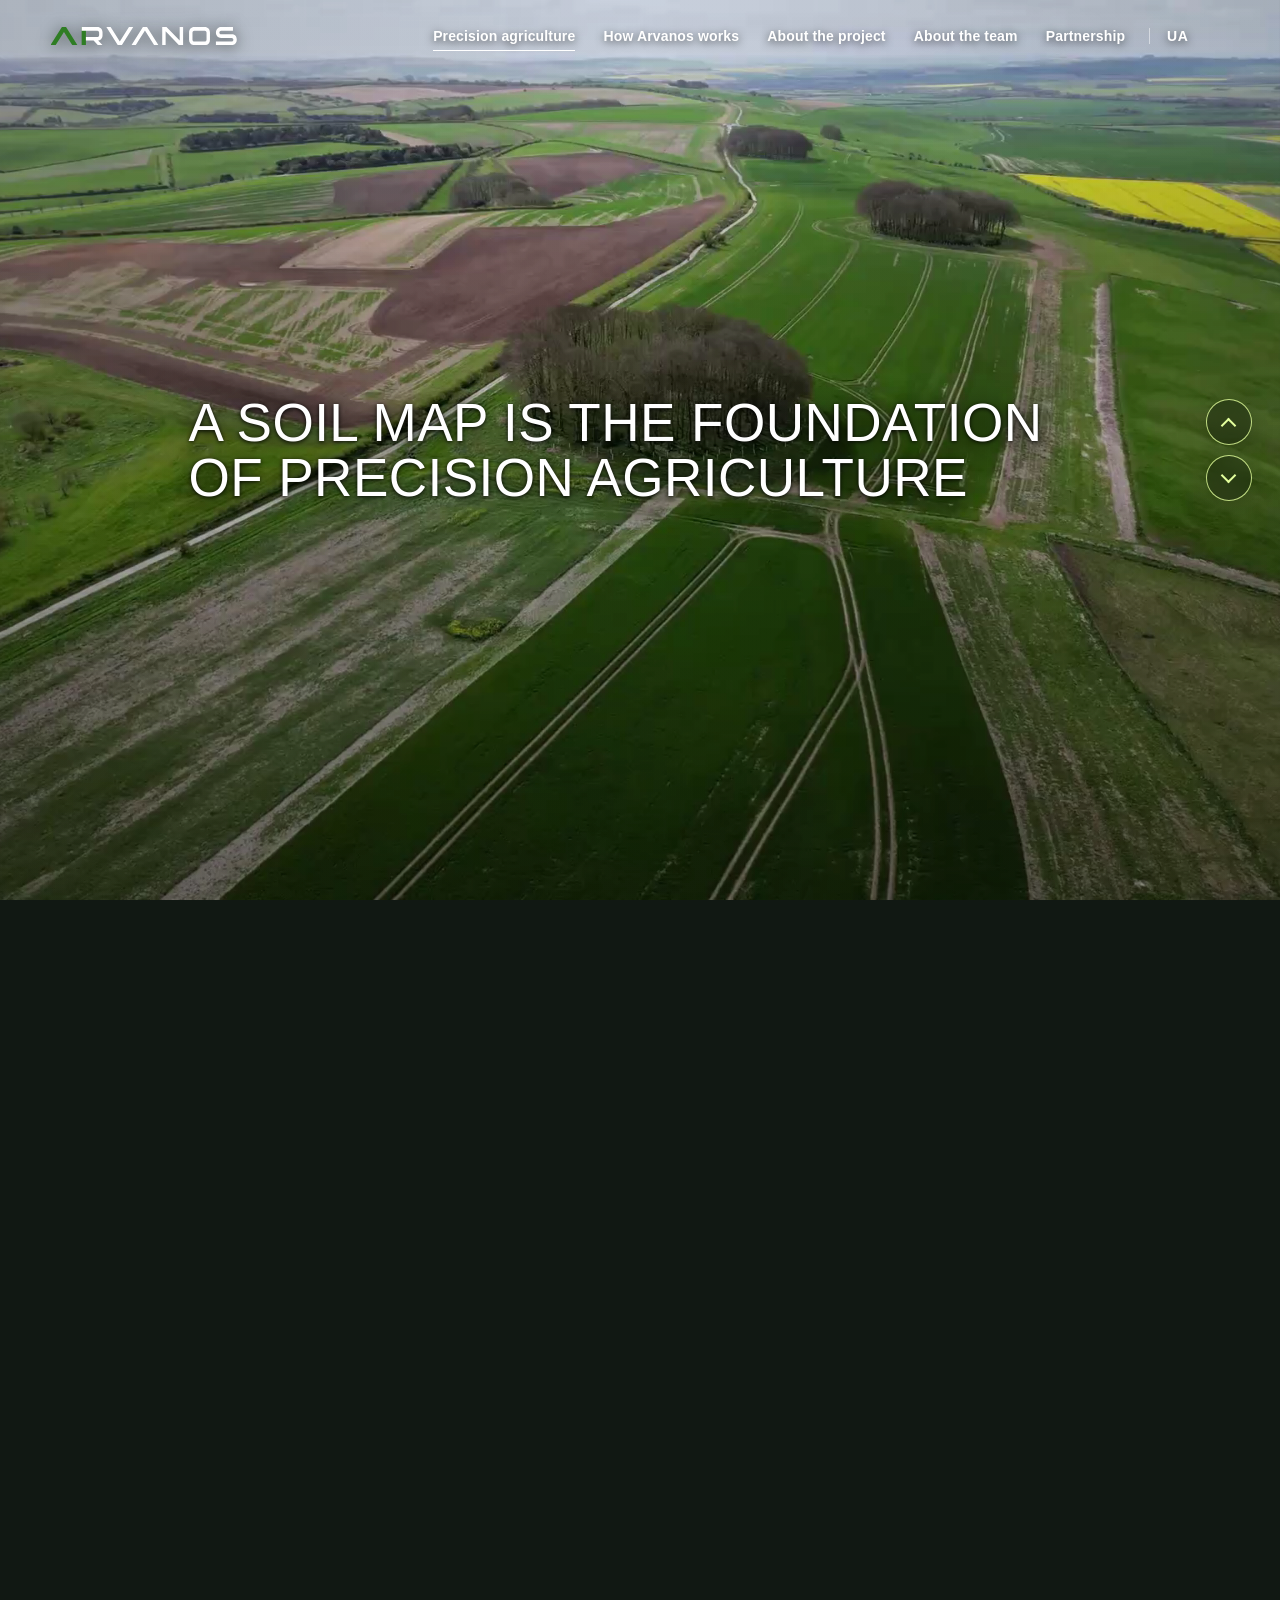
==== commit f0cb1f95: "Add future field-agent scene" ====
--- a/index.html
+++ b/index.html
@@ -23,7 +23,7 @@
     <link rel="alternate" hreflang="uk" href="https://arvanos.com/uk/" />
     <link rel="alternate" hreflang="x-default" href="https://arvanos.com/" />
     <link rel="icon" href="./assets/arvanos-favicon-a.svg?v=20260819-a2" type="image/svg+xml" />
-    <link rel="stylesheet" href="./field-transition-demo.css?v=20260819-release1" />
+    <link rel="stylesheet" href="./field-transition-demo.css?v=20260820-release2" />
   </head>
   <body data-language-entry>
     <a class="skip-link" href="#start">Skip to content</a>
@@ -259,7 +259,7 @@
             <p class="section-kicker">ARVANOS</p>
             <h2>DYNAS MAYA SEES THE FIELD FROM ABOVE.</h2>
             <p>Maya is a lightweight aerial field agent in the Dynas line. It surveys the field, acquires current hyperspectral imagery and detects surface variability.</p>
-            <p>The AI layer analyses the data in real time and, when needed, retasks Maya to survey selected areas at higher spatial resolution. Maya can repeat surveys throughout the growing season, detecting new anomalies and areas that require refinement. In the future, Maya will also enable early detection of crop diseases and pests.</p>
+            <p>The AI layer analyses the data in real time and, when needed, retasks Maya to survey selected areas at higher spatial resolution. Maya can repeat surveys throughout the growing season, detecting new anomalies and areas that require refinement.</p>
           </div>
         </article>
 
@@ -311,6 +311,15 @@
             <h2>EVERY STAGE IS COORDINATED IN REAL TIME BY THE ARVANOS AI ORCHESTRATION LAYER.</h2>
             <p>Every new data layer returns to the system. Arvanos updates the map, shows where confidence is already high and where further verification is needed, and adjusts the next tasks for Maya and Herus.</p>
             <p>The initial map progressively becomes validated and calibrated — and continues to improve throughout the season.</p>
+          </div>
+        </article>
+
+        <article class="story-step story-step--arvanos" data-scene="track" data-section="2" data-map-status="hidden" data-future-action-demo="true" data-note-title="EVOLVING FIELD AGENTS" data-note-body="New sensors expand Maya's capabilities · new working modules expand Herus's capabilities" data-note-detail="From observation and measurement to autonomous field action">
+          <div class="story-card">
+            <p class="section-kicker">THE NEXT LEVEL</p>
+            <h2>ARVANOS WILL TURN A DETECTED PROBLEM INTO A PRECISE FIELD TASK.</h2>
+            <p>In the future, Maya will enable early recognition of signs of crop diseases, pests and weeds. Arvanos will define target zones and generate the task.</p>
+            <p>Herus will be able to apply crop protection products precisely where they are needed, without blanket treatment of the field.</p>
           </div>
         </article>
 
@@ -333,7 +342,7 @@
 
     <script src="./assets/field-motion-track.js"></script>
     <script src="./assets/field-plan-reconstructed.js"></script>
-    <script src="./language.js?v=20260819-release2"></script>
-    <script src="./field-transition-demo.js?v=20260819-release1"></script>
+    <script src="./language.js?v=20260820-release4"></script>
+    <script src="./field-transition-demo.js?v=20260820-release2"></script>
   </body>
 </html>
--- a/field-transition-demo.css
+++ b/field-transition-demo.css
@@ -494,6 +494,7 @@
 .scene-note__detail,
 .maya-note__masked { color: #ffe0a8; }
 body.map-ready.scene-note-mode .scene-note { opacity: 1; transform: none; }
+body.future-action-mode.scene-note-mode .scene-note { opacity: 1; transform: none; }
 body.map-ready.method-maya-active:not(.herus-targets-mode) .maya-note { opacity: 1; transform: none; }
 body.map-layer-vegetation-active .maya-note__masked { display: none; }
 body.map-layer-compaction-active .maya-note { opacity: 0 !important; }
